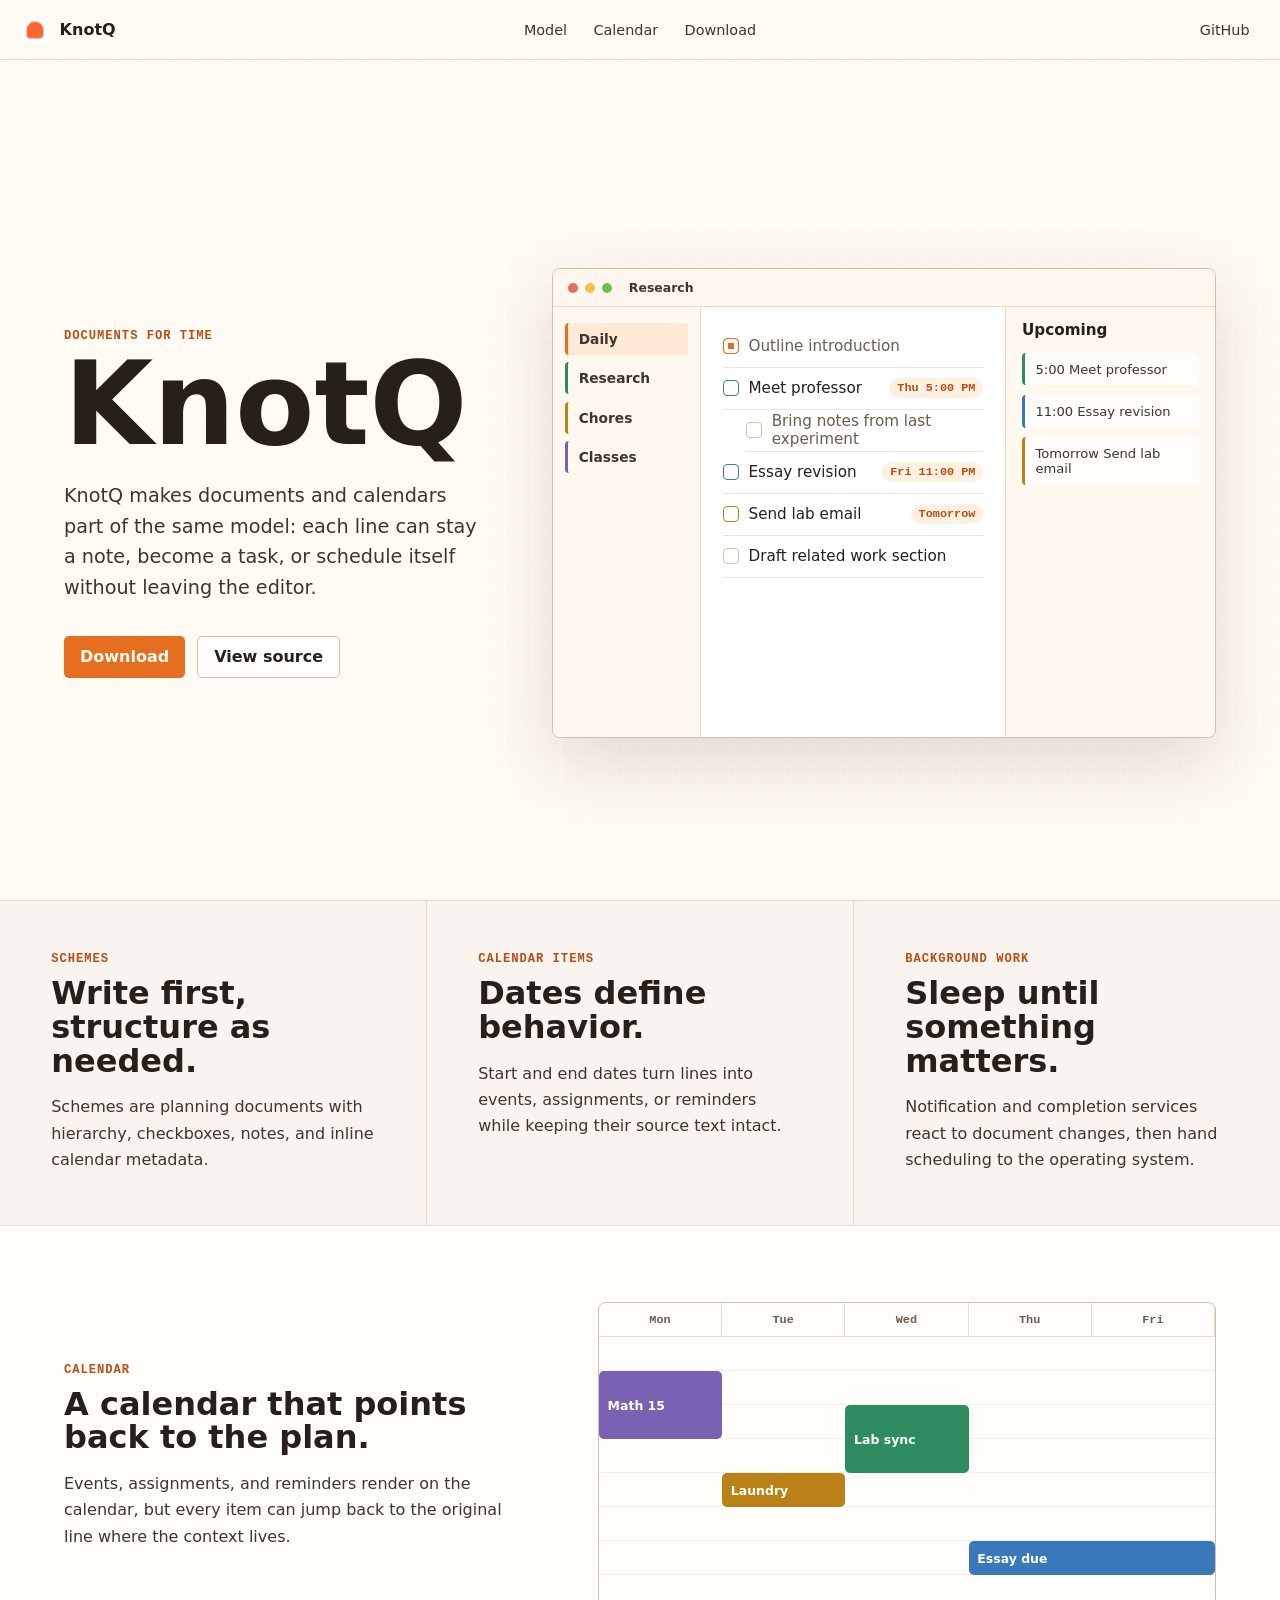
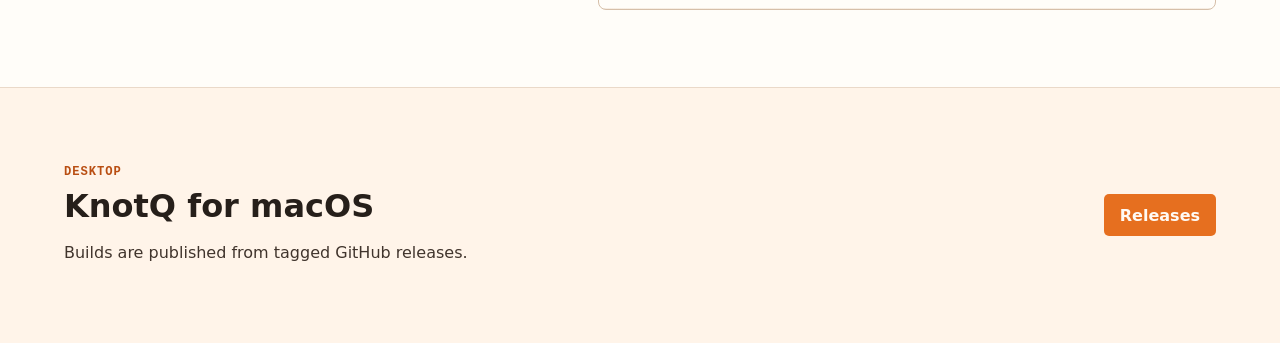
==== index.html @ 001c7750 "Initial KnotQ website" ====
<!doctype html>
<html lang="en">
<head>
  <meta charset="utf-8">
  <meta name="viewport" content="width=device-width, initial-scale=1">
  <meta name="description" content="KnotQ is a structured planning and calendar app where documents, tasks, and schedules share one model.">
  <meta name="robots" content="index,follow">
  <title>KnotQ</title>
  <link rel="canonical" href="https://knotq.com/">
  <meta property="og:site_name" content="KnotQ">
  <meta property="og:title" content="KnotQ">
  <meta property="og:description" content="A structured planning and calendar app where documents, tasks, and schedules share one model.">
  <meta property="og:type" content="website">
  <meta property="og:url" content="https://knotq.com/">
  <meta property="og:image" content="https://knotq.com/img/knotq-icon.png">
  <meta name="twitter:card" content="summary">
  <meta name="twitter:title" content="KnotQ">
  <meta name="twitter:description" content="A structured planning and calendar app where documents, tasks, and schedules share one model.">
  <link rel="icon" type="image/png" href="/img/knotq-icon.png">
  <link rel="apple-touch-icon" href="/img/knotq-icon.png">
  <link rel="stylesheet" href="/css/site.css">
</head>
<body>
  <header class="topbar">
    <a class="brand" href="/">
      <img src="/img/knotq-icon.png" alt="">
      <span>KnotQ</span>
    </a>
    <nav class="top-links" aria-label="primary">
      <a href="#model">Model</a>
      <a href="#calendar">Calendar</a>
      <a href="#download">Download</a>
    </nav>
    <a class="github-link" href="https://github.com/knotq-app/knotq-app">GitHub</a>
  </header>

  <main>
    <section class="hero">
      <div class="hero-copy">
        <p class="eyebrow">documents for time</p>
        <h1>KnotQ</h1>
        <p class="lead">KnotQ makes documents and calendars part of the same model: each line can stay a note, become a task, or schedule itself without leaving the editor.</p>
        <div class="hero-actions">
          <a class="primary-action" href="https://github.com/knotq-app/knotq-app/releases">Download</a>
          <a class="secondary-action" href="https://github.com/knotq-app/knotq-app">View source</a>
        </div>
      </div>

      <figure class="product-shot" aria-label="KnotQ app interface mockup">
        <div class="app-window">
          <div class="window-bar">
            <span></span><span></span><span></span>
            <strong>Research</strong>
          </div>
          <div class="app-layout">
            <aside class="mock-sidebar">
              <div class="mock-folder active">Daily</div>
              <div class="mock-folder research">Research</div>
              <div class="mock-folder chores">Chores</div>
              <div class="mock-folder classes">Classes</div>
            </aside>
            <section class="mock-editor">
              <div class="line checked"><span></span>Outline introduction</div>
              <div class="line event"><span></span>Meet professor <time>Thu 5:00 PM</time></div>
              <div class="line child"><span></span>Bring notes from last experiment</div>
              <div class="line assignment"><span></span>Essay revision <time>Fri 11:00 PM</time></div>
              <div class="line reminder"><span></span>Send lab email <time>Tomorrow</time></div>
              <div class="line"><span></span>Draft related work section</div>
            </section>
            <aside class="mock-upcoming">
              <h2>Upcoming</h2>
              <div class="upcoming-row event">5:00 Meet professor</div>
              <div class="upcoming-row assignment">11:00 Essay revision</div>
              <div class="upcoming-row reminder">Tomorrow Send lab email</div>
            </aside>
          </div>
        </div>
      </figure>
    </section>

    <section class="model-strip" id="model">
      <article>
        <p class="eyebrow">schemes</p>
        <h2>Write first, structure as needed.</h2>
        <p>Schemes are planning documents with hierarchy, checkboxes, notes, and inline calendar metadata.</p>
      </article>
      <article>
        <p class="eyebrow">calendar items</p>
        <h2>Dates define behavior.</h2>
        <p>Start and end dates turn lines into events, assignments, or reminders while keeping their source text intact.</p>
      </article>
      <article>
        <p class="eyebrow">background work</p>
        <h2>Sleep until something matters.</h2>
        <p>Notification and completion services react to document changes, then hand scheduling to the operating system.</p>
      </article>
    </section>

    <section class="calendar-band" id="calendar">
      <div>
        <p class="eyebrow">calendar</p>
        <h2>A calendar that points back to the plan.</h2>
        <p>Events, assignments, and reminders render on the calendar, but every item can jump back to the original line where the context lives.</p>
      </div>
      <div class="week-grid" aria-hidden="true">
        <span>Mon</span><span>Tue</span><span>Wed</span><span>Thu</span><span>Fri</span>
        <div class="event-block math">Math 15</div>
        <div class="event-block lab">Lab sync</div>
        <div class="event-block essay">Essay due</div>
        <div class="event-block chores">Laundry</div>
      </div>
    </section>

    <section class="download-band" id="download">
      <div>
        <p class="eyebrow">desktop</p>
        <h2>KnotQ for macOS</h2>
        <p>Builds are published from tagged GitHub releases.</p>
      </div>
      <a class="primary-action" href="https://github.com/knotq-app/knotq-app/releases">Releases</a>
    </section>
  </main>
</body>
</html>
---- css/site.css ----
:root {
  color-scheme: light;
  --bg: #fffaf4;
  --paper: #ffffff;
  --paper-2: #fff1e2;
  --ink: #261f1a;
  --text: #40342c;
  --muted: #6d5b4d;
  --line: #ead9c9;
  --line-strong: #d6bfa9;
  --accent: #e66f1f;
  --accent-dark: #b94e12;
  --green: #2f8c60;
  --blue: #3979b9;
  --purple: #7b61b3;
  --yellow: #b98116;
  --red: #c94b3b;
  --shadow: 0 24px 70px rgba(70, 42, 20, 0.16);
  --sans: Inter, ui-sans-serif, system-ui, -apple-system, BlinkMacSystemFont, "Segoe UI", sans-serif;
  --mono: "SF Mono", "IBM Plex Mono", Consolas, monospace;
}

* {
  box-sizing: border-box;
  margin: 0;
  padding: 0;
}

html {
  background: var(--bg);
  color: var(--ink);
  font-family: var(--sans);
  font-size: 16px;
  scroll-padding-top: 80px;
  -webkit-font-smoothing: antialiased;
}

body {
  min-height: 100vh;
  background:
    linear-gradient(#ffffffb8 1px, transparent 1px),
    linear-gradient(90deg, #ffffffb8 1px, transparent 1px),
    var(--bg);
  background-size: 28px 28px;
}

a {
  color: inherit;
  text-decoration: none;
}

img {
  display: block;
  max-width: 100%;
}

.topbar {
  position: sticky;
  top: 0;
  z-index: 20;
  display: grid;
  grid-template-columns: 1fr auto 1fr;
  align-items: center;
  gap: 1rem;
  min-height: 60px;
  padding: 0 1.25rem;
  background: rgba(255, 250, 244, 0.9);
  border-bottom: 1px solid var(--line);
  backdrop-filter: blur(16px);
}

.brand,
.top-links,
.github-link {
  display: flex;
  align-items: center;
}

.brand {
  gap: 0.6rem;
  font-weight: 650;
  color: var(--ink);
}

.brand img {
  width: 30px;
  height: 30px;
  border-radius: 6px;
}

.top-links {
  justify-content: center;
  gap: 0.35rem;
}

.top-links a,
.github-link {
  border-radius: 4px;
  padding: 0.42rem 0.65rem;
  color: var(--text);
  font-size: 0.9rem;
}

.top-links a:hover,
.github-link:hover {
  background: var(--paper-2);
  color: var(--accent-dark);
}

.github-link {
  justify-self: end;
}

main {
  overflow: hidden;
}

.hero {
  display: grid;
  grid-template-columns: minmax(0, 0.78fr) minmax(420px, 1.22fr);
  gap: clamp(2rem, 5vw, 5rem);
  align-items: center;
  min-height: calc(100vh - 60px);
  padding: clamp(4rem, 8vw, 7rem) clamp(1.25rem, 5vw, 5rem) 3.5rem;
}

.hero-copy {
  max-width: 560px;
}

.eyebrow {
  color: var(--accent-dark);
  font-family: var(--mono);
  font-size: 0.76rem;
  font-weight: 700;
  letter-spacing: 0.08em;
  text-transform: uppercase;
}

h1 {
  margin-top: 0.7rem;
  color: var(--ink);
  font-size: clamp(4rem, 9vw, 8rem);
  font-weight: 760;
  line-height: 0.88;
  letter-spacing: 0;
}

h2 {
  color: var(--ink);
  font-size: clamp(1.45rem, 2.5vw, 2.4rem);
  font-weight: 720;
  line-height: 1.05;
  letter-spacing: 0;
}

.lead {
  margin-top: 1.6rem;
  color: var(--text);
  font-size: clamp(1.08rem, 1.5vw, 1.28rem);
  line-height: 1.6;
}

.hero-actions {
  display: flex;
  flex-wrap: wrap;
  gap: 0.75rem;
  margin-top: 2rem;
}

.primary-action,
.secondary-action {
  display: inline-flex;
  align-items: center;
  justify-content: center;
  min-height: 42px;
  border-radius: 5px;
  padding: 0 1rem;
  font-weight: 680;
}

.primary-action {
  background: var(--accent);
  color: #fffaf4;
}

.primary-action:hover {
  background: var(--accent-dark);
}

.secondary-action {
  border: 1px solid var(--line-strong);
  background: rgba(255, 255, 255, 0.72);
  color: var(--ink);
}

.secondary-action:hover {
  border-color: var(--accent);
  color: var(--accent-dark);
}

.product-shot {
  min-width: 0;
}

.app-window {
  overflow: hidden;
  border: 1px solid var(--line-strong);
  border-radius: 8px;
  background: var(--paper);
  box-shadow: var(--shadow);
}

.window-bar {
  display: flex;
  align-items: center;
  gap: 0.45rem;
  min-height: 38px;
  padding: 0 0.9rem;
  border-bottom: 1px solid var(--line);
  background: #fff7ee;
  color: var(--muted);
  font-size: 0.78rem;
}

.window-bar span {
  width: 10px;
  height: 10px;
  border-radius: 50%;
}

.window-bar span:nth-child(1) { background: #ed6a5e; }
.window-bar span:nth-child(2) { background: #f4bf4f; }
.window-bar span:nth-child(3) { background: #61c454; }

.window-bar strong {
  margin-left: 0.6rem;
  color: var(--text);
  font-weight: 650;
}

.app-layout {
  display: grid;
  grid-template-columns: 148px minmax(260px, 1fr) 210px;
  min-height: 430px;
}

.mock-sidebar,
.mock-upcoming {
  background: #fff8ef;
}

.mock-sidebar {
  display: flex;
  flex-direction: column;
  gap: 0.45rem;
  padding: 1rem 0.75rem;
  border-right: 1px solid var(--line);
}

.mock-folder {
  border-left: 3px solid var(--line-strong);
  border-radius: 4px;
  padding: 0.5rem 0.65rem;
  color: var(--text);
  font-size: 0.86rem;
  font-weight: 620;
}

.mock-folder.active { background: #ffe9d7; border-color: var(--accent); }
.mock-folder.research { border-color: var(--green); }
.mock-folder.chores { border-color: var(--yellow); }
.mock-folder.classes { border-color: var(--purple); }

.mock-editor {
  padding: 1.15rem 1.35rem;
  background: var(--paper);
}

.line {
  position: relative;
  display: flex;
  align-items: center;
  gap: 0.6rem;
  min-height: 42px;
  border-bottom: 1px solid #f0e4d8;
  color: var(--ink);
  font-size: 0.95rem;
}

.line span {
  width: 16px;
  height: 16px;
  flex: 0 0 auto;
  border: 1.5px solid var(--line-strong);
  border-radius: 4px;
}

.line.checked {
  color: var(--muted);
}

.line.checked span {
  background: var(--accent);
  border-color: var(--accent);
  box-shadow: inset 0 0 0 4px var(--paper);
}

.line.child {
  margin-left: 1.45rem;
  color: var(--muted);
}

.line time {
  margin-left: auto;
  border-radius: 999px;
  padding: 0.2rem 0.5rem;
  background: #fff1e2;
  color: var(--accent-dark);
  font-family: var(--mono);
  font-size: 0.74rem;
  font-weight: 700;
}

.line.event span { border-color: var(--green); }
.line.assignment span { border-color: var(--blue); }
.line.reminder span { border-color: var(--yellow); }

.mock-upcoming {
  padding: 1rem;
  border-left: 1px solid var(--line);
}

.mock-upcoming h2 {
  margin-bottom: 0.85rem;
  color: var(--ink);
  font-size: 0.95rem;
}

.upcoming-row {
  margin-bottom: 0.6rem;
  border-left: 3px solid var(--line-strong);
  border-radius: 4px;
  padding: 0.55rem 0.65rem;
  background: #fffdf9;
  color: var(--text);
  font-size: 0.82rem;
}

.upcoming-row.event { border-color: var(--green); }
.upcoming-row.assignment { border-color: var(--blue); }
.upcoming-row.reminder { border-color: var(--yellow); }

.model-strip {
  display: grid;
  grid-template-columns: repeat(3, minmax(0, 1fr));
  gap: 1px;
  border-top: 1px solid var(--line);
  border-bottom: 1px solid var(--line);
  background: var(--line);
}

.model-strip article {
  padding: clamp(2rem, 4vw, 3.5rem);
  background: rgba(255, 255, 255, 0.72);
}

.model-strip h2,
.calendar-band h2,
.download-band h2 {
  margin-top: 0.7rem;
}

.model-strip p:not(.eyebrow),
.calendar-band p:not(.eyebrow),
.download-band p:not(.eyebrow) {
  margin-top: 1rem;
  color: var(--text);
  line-height: 1.65;
}

.calendar-band,
.download-band {
  display: grid;
  grid-template-columns: minmax(0, 0.76fr) minmax(320px, 1fr);
  gap: clamp(2rem, 5vw, 4.5rem);
  align-items: center;
  padding: clamp(3rem, 6vw, 5.5rem) clamp(1.25rem, 5vw, 5rem);
}

.calendar-band {
  background: #fffdf9;
}

.week-grid {
  position: relative;
  display: grid;
  grid-template-columns: repeat(5, 1fr);
  grid-template-rows: 34px repeat(8, 34px);
  overflow: hidden;
  min-height: 306px;
  border: 1px solid var(--line-strong);
  border-radius: 8px;
  background: repeating-linear-gradient(to bottom, transparent 0 33px, #efdfcf 34px);
}

.week-grid > span {
  display: flex;
  align-items: center;
  justify-content: center;
  border-right: 1px solid var(--line);
  border-bottom: 1px solid var(--line);
  color: var(--muted);
  font-family: var(--mono);
  font-size: 0.74rem;
  font-weight: 700;
}

.event-block {
  display: flex;
  align-items: center;
  min-height: 34px;
  border-radius: 5px;
  padding: 0 0.55rem;
  color: #fff;
  font-size: 0.78rem;
  font-weight: 700;
}

.event-block.math {
  grid-column: 1;
  grid-row: 3 / 5;
  background: var(--purple);
}

.event-block.lab {
  grid-column: 3;
  grid-row: 4 / 6;
  background: var(--green);
}

.event-block.essay {
  grid-column: 4 / 6;
  grid-row: 8;
  background: var(--blue);
}

.event-block.chores {
  grid-column: 2;
  grid-row: 6;
  background: var(--yellow);
}

.download-band {
  grid-template-columns: minmax(0, 1fr) auto;
  border-top: 1px solid var(--line);
  background: #fff4e9;
}

@media (max-width: 980px) {
  .topbar {
    grid-template-columns: 1fr auto;
  }

  .top-links {
    display: none;
  }

  .hero,
  .calendar-band {
    grid-template-columns: 1fr;
  }

  .app-layout {
    grid-template-columns: 120px minmax(220px, 1fr);
  }

  .mock-upcoming {
    display: none;
  }

  .model-strip {
    grid-template-columns: 1fr;
  }
}

@media (max-width: 620px) {
  .hero {
    padding-top: 3rem;
  }

  h1 {
    font-size: 4rem;
  }

  .app-window {
    margin-inline: -0.75rem;
    border-left: none;
    border-right: none;
    border-radius: 0;
  }

  .app-layout {
    grid-template-columns: 1fr;
    min-height: 0;
  }

  .mock-sidebar {
    display: none;
  }

  .calendar-band,
  .download-band {
    grid-template-columns: 1fr;
  }
}
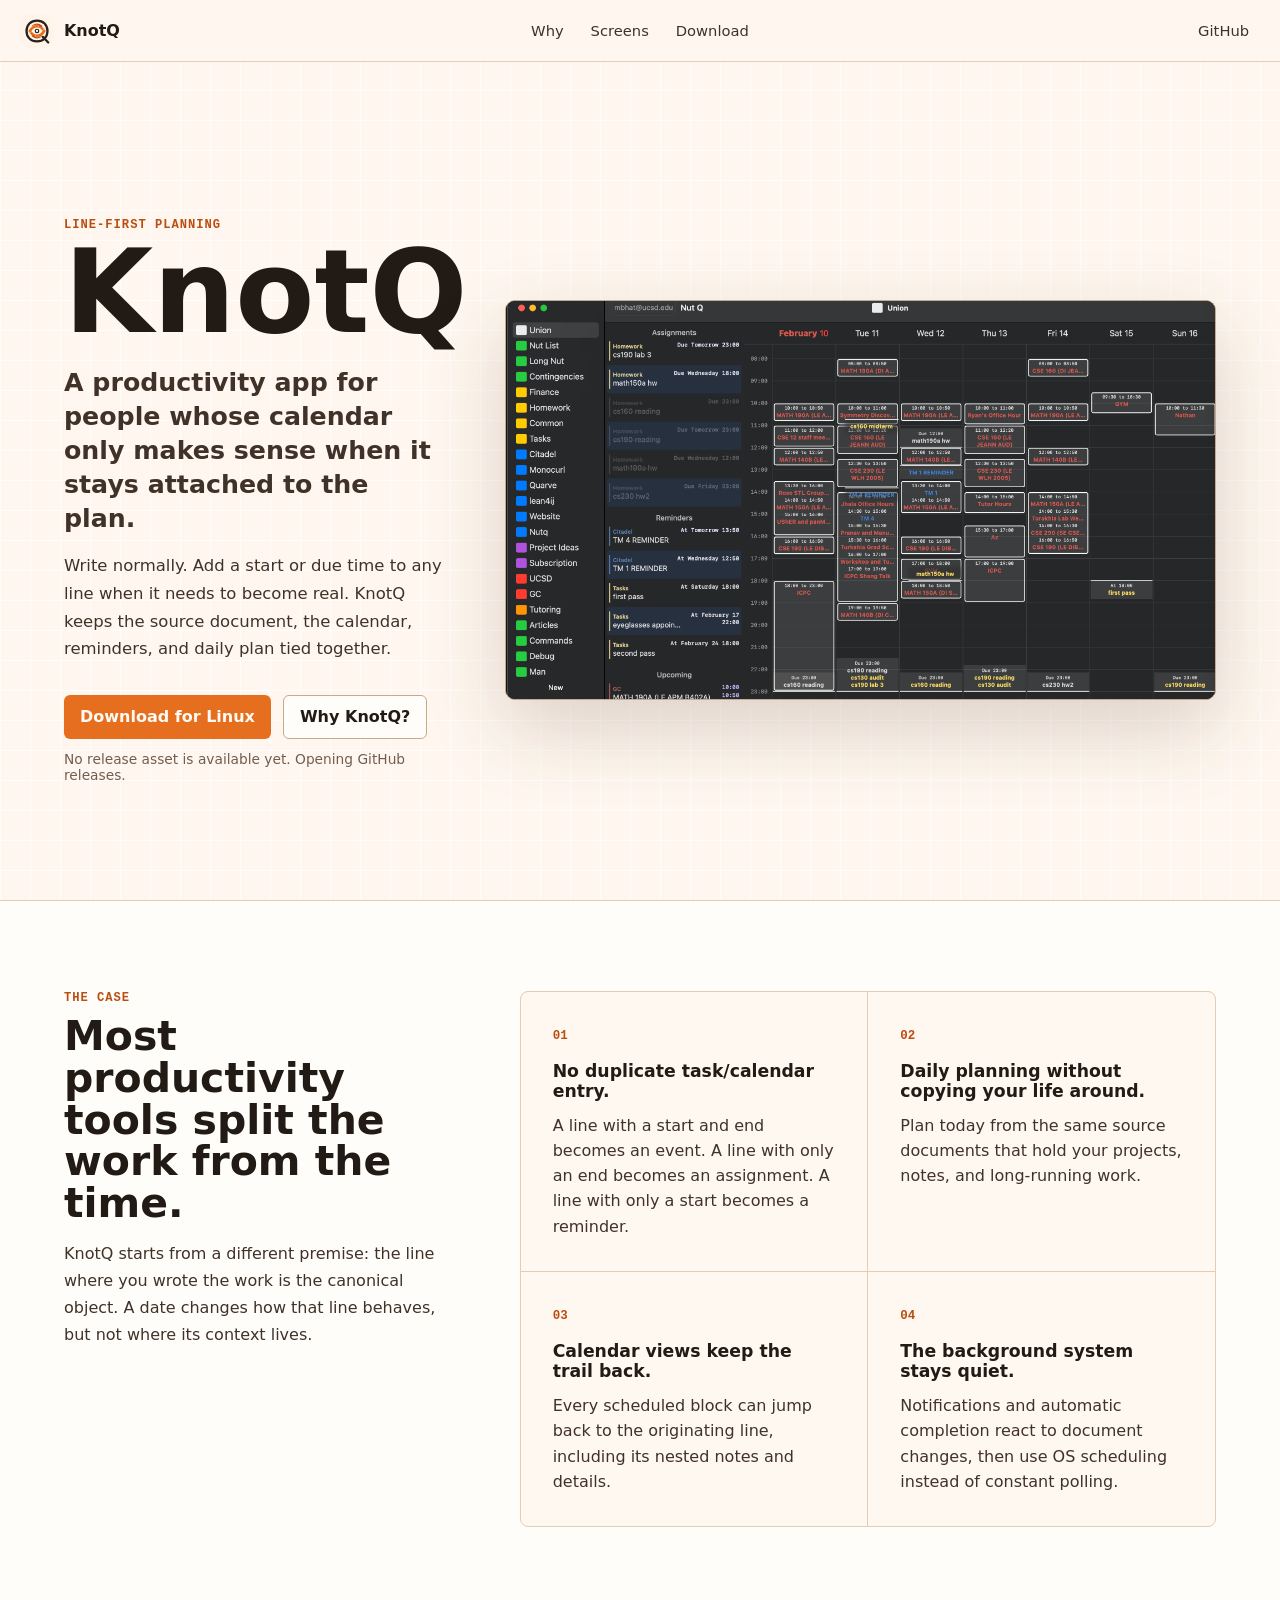
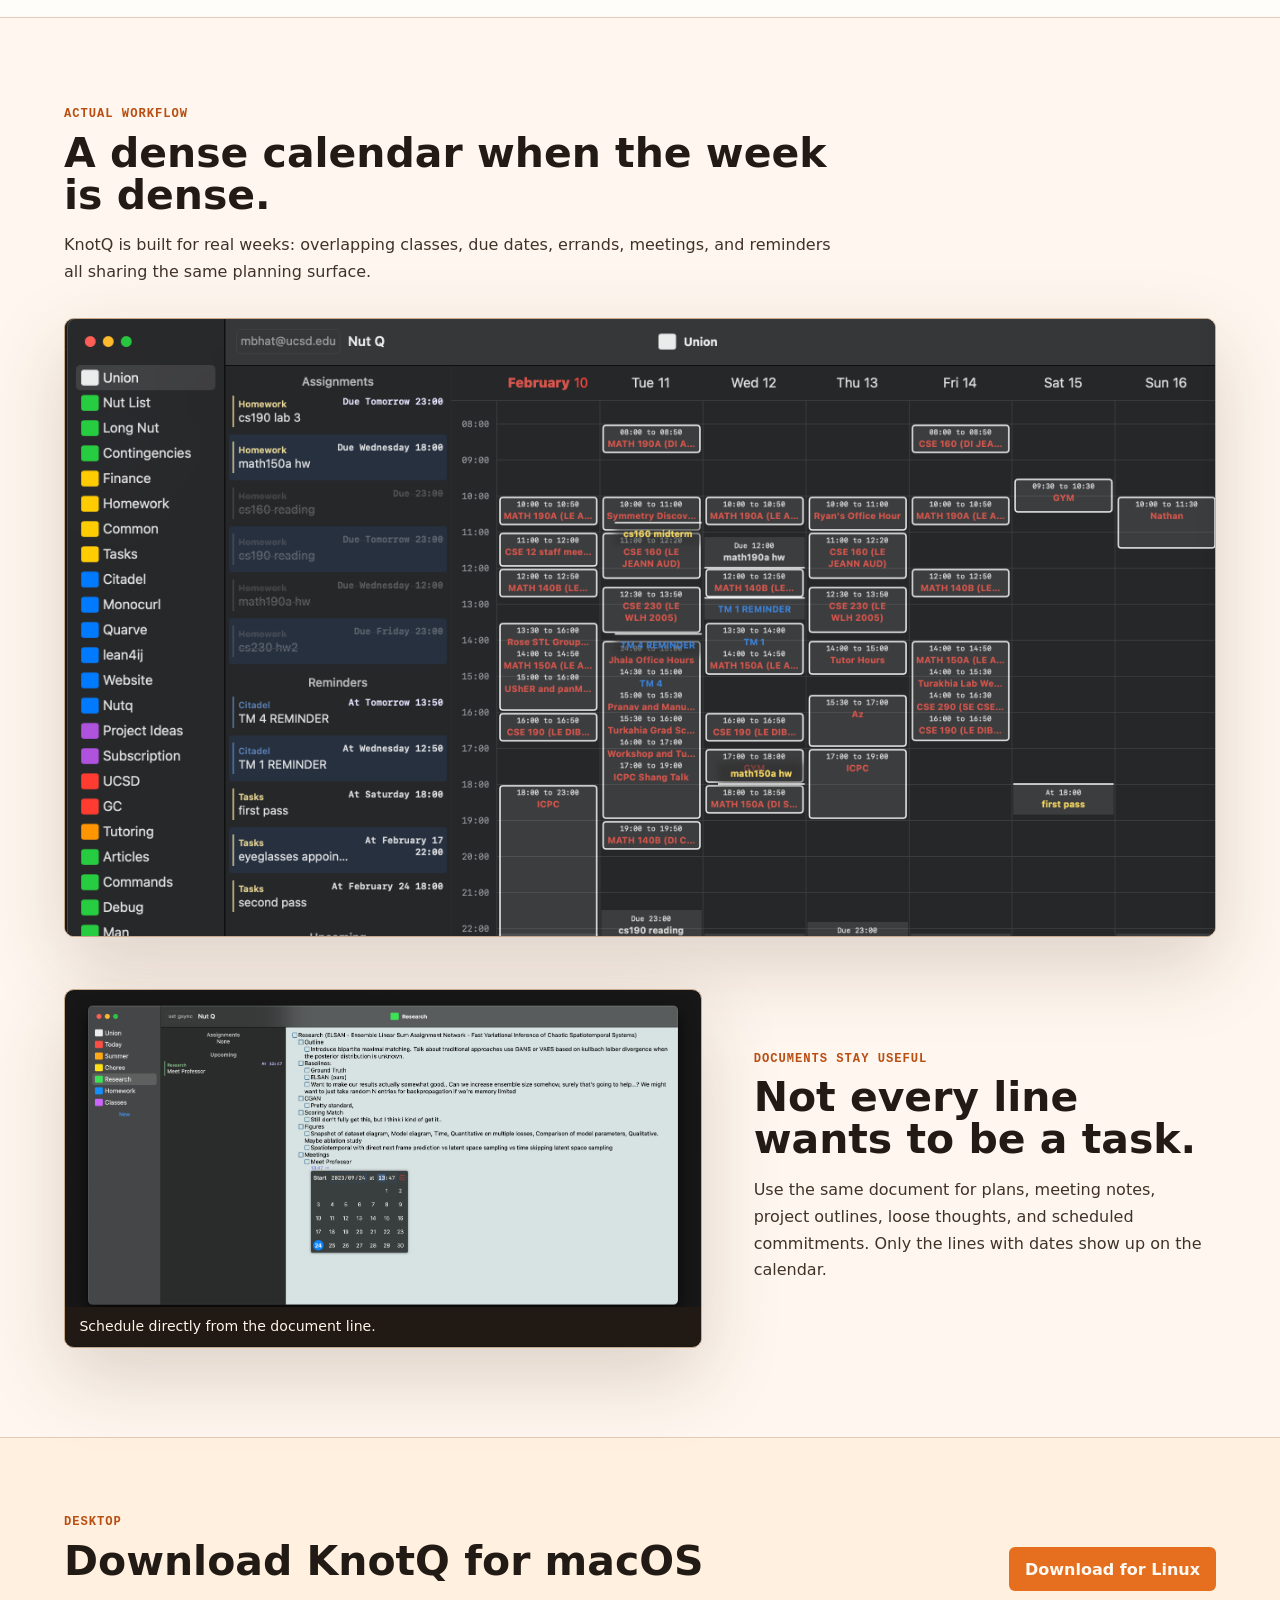
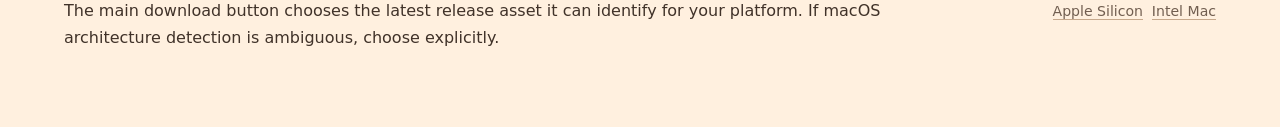
==== commit d21fa855: "Improve KnotQ landing page" ====
--- a/index.html
+++ b/index.html
@@ -3,32 +3,32 @@
 <head>
   <meta charset="utf-8">
   <meta name="viewport" content="width=device-width, initial-scale=1">
-  <meta name="description" content="KnotQ is a structured planning and calendar app where documents, tasks, and schedules share one model.">
+  <meta name="description" content="KnotQ is a structured planning and calendar app where each line can become a note, task, event, assignment, or reminder.">
   <meta name="robots" content="index,follow">
   <title>KnotQ</title>
   <link rel="canonical" href="https://knotq.com/">
   <meta property="og:site_name" content="KnotQ">
   <meta property="og:title" content="KnotQ">
-  <meta property="og:description" content="A structured planning and calendar app where documents, tasks, and schedules share one model.">
+  <meta property="og:description" content="Plan in documents. Schedule from the line. Keep context and calendar in one place.">
   <meta property="og:type" content="website">
   <meta property="og:url" content="https://knotq.com/">
-  <meta property="og:image" content="https://knotq.com/img/knotq-icon.png">
-  <meta name="twitter:card" content="summary">
+  <meta property="og:image" content="https://knotq.com/img/knotq-packed-calendar.png">
+  <meta name="twitter:card" content="summary_large_image">
   <meta name="twitter:title" content="KnotQ">
-  <meta name="twitter:description" content="A structured planning and calendar app where documents, tasks, and schedules share one model.">
-  <link rel="icon" type="image/png" href="/img/knotq-icon.png">
+  <meta name="twitter:description" content="Plan in documents. Schedule from the line. Keep context and calendar in one place.">
+  <link rel="icon" type="image/svg+xml" href="/img/knotq-logo.svg">
   <link rel="apple-touch-icon" href="/img/knotq-icon.png">
   <link rel="stylesheet" href="/css/site.css">
 </head>
 <body>
   <header class="topbar">
     <a class="brand" href="/">
-      <img src="/img/knotq-icon.png" alt="">
+      <img src="/img/knotq-logo.svg" alt="">
       <span>KnotQ</span>
     </a>
     <nav class="top-links" aria-label="primary">
-      <a href="#model">Model</a>
-      <a href="#calendar">Calendar</a>
+      <a href="#why">Why</a>
+      <a href="#screens">Screens</a>
       <a href="#download">Download</a>
     </nav>
     <a class="github-link" href="https://github.com/knotq-app/knotq-app">GitHub</a>
@@ -37,88 +37,90 @@
   <main>
     <section class="hero">
       <div class="hero-copy">
-        <p class="eyebrow">documents for time</p>
+        <p class="eyebrow">line-first planning</p>
         <h1>KnotQ</h1>
-        <p class="lead">KnotQ makes documents and calendars part of the same model: each line can stay a note, become a task, or schedule itself without leaving the editor.</p>
+        <p class="lead">A productivity app for people whose calendar only makes sense when it stays attached to the plan.</p>
+        <p class="support">Write normally. Add a start or due time to any line when it needs to become real. KnotQ keeps the source document, the calendar, reminders, and daily plan tied together.</p>
         <div class="hero-actions">
-          <a class="primary-action" href="https://github.com/knotq-app/knotq-app/releases">Download</a>
-          <a class="secondary-action" href="https://github.com/knotq-app/knotq-app">View source</a>
+          <a class="primary-action" href="https://github.com/knotq-app/knotq-app/releases" data-download-button>Download latest</a>
+          <a class="secondary-action" href="#why">Why KnotQ?</a>
         </div>
+        <p class="download-status" data-download-status>Direct downloads use the latest GitHub release.</p>
       </div>
 
-      <figure class="product-shot" aria-label="KnotQ app interface mockup">
-        <div class="app-window">
-          <div class="window-bar">
-            <span></span><span></span><span></span>
-            <strong>Research</strong>
-          </div>
-          <div class="app-layout">
-            <aside class="mock-sidebar">
-              <div class="mock-folder active">Daily</div>
-              <div class="mock-folder research">Research</div>
-              <div class="mock-folder chores">Chores</div>
-              <div class="mock-folder classes">Classes</div>
-            </aside>
-            <section class="mock-editor">
-              <div class="line checked"><span></span>Outline introduction</div>
-              <div class="line event"><span></span>Meet professor <time>Thu 5:00 PM</time></div>
-              <div class="line child"><span></span>Bring notes from last experiment</div>
-              <div class="line assignment"><span></span>Essay revision <time>Fri 11:00 PM</time></div>
-              <div class="line reminder"><span></span>Send lab email <time>Tomorrow</time></div>
-              <div class="line"><span></span>Draft related work section</div>
-            </section>
-            <aside class="mock-upcoming">
-              <h2>Upcoming</h2>
-              <div class="upcoming-row event">5:00 Meet professor</div>
-              <div class="upcoming-row assignment">11:00 Essay revision</div>
-              <div class="upcoming-row reminder">Tomorrow Send lab email</div>
-            </aside>
-          </div>
-        </div>
+      <figure class="product-shot">
+        <img src="/img/knotq-packed-calendar.png" alt="A packed KnotQ calendar view with assignments, reminders, and events.">
       </figure>
     </section>
 
-    <section class="model-strip" id="model">
-      <article>
-        <p class="eyebrow">schemes</p>
-        <h2>Write first, structure as needed.</h2>
-        <p>Schemes are planning documents with hierarchy, checkboxes, notes, and inline calendar metadata.</p>
-      </article>
-      <article>
-        <p class="eyebrow">calendar items</p>
-        <h2>Dates define behavior.</h2>
-        <p>Start and end dates turn lines into events, assignments, or reminders while keeping their source text intact.</p>
-      </article>
-      <article>
-        <p class="eyebrow">background work</p>
-        <h2>Sleep until something matters.</h2>
-        <p>Notification and completion services react to document changes, then hand scheduling to the operating system.</p>
-      </article>
+    <section class="pitch" id="why">
+      <div class="pitch-intro">
+        <p class="eyebrow">the case</p>
+        <h2>Most productivity tools split the work from the time.</h2>
+        <p>KnotQ starts from a different premise: the line where you wrote the work is the canonical object. A date changes how that line behaves, but not where its context lives.</p>
+      </div>
+      <div class="pitch-grid">
+        <article>
+          <span>01</span>
+          <h3>No duplicate task/calendar entry.</h3>
+          <p>A line with a start and end becomes an event. A line with only an end becomes an assignment. A line with only a start becomes a reminder.</p>
+        </article>
+        <article>
+          <span>02</span>
+          <h3>Daily planning without copying your life around.</h3>
+          <p>Plan today from the same source documents that hold your projects, notes, and long-running work.</p>
+        </article>
+        <article>
+          <span>03</span>
+          <h3>Calendar views keep the trail back.</h3>
+          <p>Every scheduled block can jump back to the originating line, including its nested notes and details.</p>
+        </article>
+        <article>
+          <span>04</span>
+          <h3>The background system stays quiet.</h3>
+          <p>Notifications and automatic completion react to document changes, then use OS scheduling instead of constant polling.</p>
+        </article>
+      </div>
     </section>
 
-    <section class="calendar-band" id="calendar">
-      <div>
-        <p class="eyebrow">calendar</p>
-        <h2>A calendar that points back to the plan.</h2>
-        <p>Events, assignments, and reminders render on the calendar, but every item can jump back to the original line where the context lives.</p>
+    <section class="screens" id="screens">
+      <div class="screen-copy">
+        <p class="eyebrow">actual workflow</p>
+        <h2>A dense calendar when the week is dense.</h2>
+        <p>KnotQ is built for real weeks: overlapping classes, due dates, errands, meetings, and reminders all sharing the same planning surface.</p>
       </div>
-      <div class="week-grid" aria-hidden="true">
-        <span>Mon</span><span>Tue</span><span>Wed</span><span>Thu</span><span>Fri</span>
-        <div class="event-block math">Math 15</div>
-        <div class="event-block lab">Lab sync</div>
-        <div class="event-block essay">Essay due</div>
-        <div class="event-block chores">Laundry</div>
+      <figure class="wide-shot">
+        <img src="/img/knotq-packed-calendar.png" alt="Packed weekly calendar screenshot.">
+      </figure>
+      <div class="split-screens">
+        <figure>
+          <img src="/img/knotq-scheme-editor.png" alt="Scheme editor screenshot with a date picker open.">
+          <figcaption>Schedule directly from the document line.</figcaption>
+        </figure>
+        <div class="screen-note">
+          <p class="eyebrow">documents stay useful</p>
+          <h2>Not every line wants to be a task.</h2>
+          <p>Use the same document for plans, meeting notes, project outlines, loose thoughts, and scheduled commitments. Only the lines with dates show up on the calendar.</p>
+        </div>
       </div>
     </section>
 
     <section class="download-band" id="download">
       <div>
         <p class="eyebrow">desktop</p>
-        <h2>KnotQ for macOS</h2>
-        <p>Builds are published from tagged GitHub releases.</p>
+        <h2>Download KnotQ for macOS</h2>
+        <p>The main download button chooses the latest release asset it can identify for your platform. If macOS architecture detection is ambiguous, choose explicitly.</p>
       </div>
-      <a class="primary-action" href="https://github.com/knotq-app/knotq-app/releases">Releases</a>
+      <div class="download-actions">
+        <a class="primary-action" href="https://github.com/knotq-app/knotq-app/releases" data-download-button>Download latest</a>
+        <div class="download-links" aria-label="macOS downloads">
+          <a href="https://github.com/knotq-app/knotq-app/releases" data-download-arm aria-disabled="true">Apple Silicon</a>
+          <a href="https://github.com/knotq-app/knotq-app/releases" data-download-intel aria-disabled="true">Intel Mac</a>
+        </div>
+      </div>
     </section>
   </main>
+
+  <script src="/js/download.js"></script>
 </body>
 </html>
--- a/css/site.css
+++ b/css/site.css
@@ -1,21 +1,21 @@
 :root {
   color-scheme: light;
-  --bg: #fffaf4;
+  --bg: #fff7ef;
   --paper: #ffffff;
-  --paper-2: #fff1e2;
-  --ink: #261f1a;
-  --text: #40342c;
-  --muted: #6d5b4d;
-  --line: #ead9c9;
-  --line-strong: #d6bfa9;
+  --warm: #fff0df;
+  --warm-2: #f5dfc9;
+  --ink: #221a14;
+  --text: #403229;
+  --muted: #715e50;
+  --line: #e4ccb6;
+  --line-strong: #c7a98c;
   --accent: #e66f1f;
   --accent-dark: #b94e12;
-  --green: #2f8c60;
-  --blue: #3979b9;
-  --purple: #7b61b3;
-  --yellow: #b98116;
-  --red: #c94b3b;
-  --shadow: 0 24px 70px rgba(70, 42, 20, 0.16);
+  --blue: #315f9e;
+  --green: #2e7f58;
+  --purple: #7653a6;
+  --red: #b84433;
+  --shadow: 0 28px 80px rgba(61, 36, 18, 0.18);
   --sans: Inter, ui-sans-serif, system-ui, -apple-system, BlinkMacSystemFont, "Segoe UI", sans-serif;
   --mono: "SF Mono", "IBM Plex Mono", Consolas, monospace;
 }
@@ -38,10 +38,10 @@
 body {
   min-height: 100vh;
   background:
-    linear-gradient(#ffffffb8 1px, transparent 1px),
-    linear-gradient(90deg, #ffffffb8 1px, transparent 1px),
+    linear-gradient(#ffffff9c 1px, transparent 1px),
+    linear-gradient(90deg, #ffffff9c 1px, transparent 1px),
     var(--bg);
-  background-size: 28px 28px;
+  background-size: 30px 30px;
 }
 
 a {
@@ -61,10 +61,10 @@
   display: grid;
   grid-template-columns: 1fr auto 1fr;
   align-items: center;
+  min-height: 62px;
   gap: 1rem;
-  min-height: 60px;
   padding: 0 1.25rem;
-  background: rgba(255, 250, 244, 0.9);
+  background: rgba(255, 247, 239, 0.92);
   border-bottom: 1px solid var(--line);
   backdrop-filter: blur(16px);
 }
@@ -77,33 +77,33 @@
 }
 
 .brand {
-  gap: 0.6rem;
-  font-weight: 650;
-  color: var(--ink);
+  gap: 0.62rem;
+  color: var(--ink);
+  font-weight: 760;
 }
 
 .brand img {
-  width: 30px;
-  height: 30px;
-  border-radius: 6px;
+  width: 34px;
+  height: 34px;
+  border-radius: 9px;
 }
 
 .top-links {
   justify-content: center;
-  gap: 0.35rem;
+  gap: 0.32rem;
 }
 
 .top-links a,
 .github-link {
-  border-radius: 4px;
-  padding: 0.42rem 0.65rem;
-  color: var(--text);
-  font-size: 0.9rem;
+  border-radius: 5px;
+  padding: 0.44rem 0.68rem;
+  color: var(--text);
+  font-size: 0.92rem;
 }
 
 .top-links a:hover,
 .github-link:hover {
-  background: var(--paper-2);
+  background: var(--warm);
   color: var(--accent-dark);
 }
 
@@ -117,48 +117,62 @@
 
 .hero {
   display: grid;
-  grid-template-columns: minmax(0, 0.78fr) minmax(420px, 1.22fr);
-  gap: clamp(2rem, 5vw, 5rem);
-  align-items: center;
-  min-height: calc(100vh - 60px);
-  padding: clamp(4rem, 8vw, 7rem) clamp(1.25rem, 5vw, 5rem) 3.5rem;
+  grid-template-columns: minmax(0, 0.7fr) minmax(540px, 1.3fr);
+  gap: clamp(2rem, 4.5vw, 5rem);
+  align-items: center;
+  min-height: calc(100vh - 62px);
+  padding: clamp(4rem, 8vw, 7rem) clamp(1.25rem, 5vw, 5rem) 4rem;
 }
 
 .hero-copy {
-  max-width: 560px;
+  max-width: 610px;
 }
 
 .eyebrow {
   color: var(--accent-dark);
   font-family: var(--mono);
   font-size: 0.76rem;
-  font-weight: 700;
+  font-weight: 760;
   letter-spacing: 0.08em;
   text-transform: uppercase;
 }
 
 h1 {
-  margin-top: 0.7rem;
-  color: var(--ink);
-  font-size: clamp(4rem, 9vw, 8rem);
+  margin-top: 0.68rem;
+  color: var(--ink);
+  font-size: clamp(4.3rem, 9vw, 8.6rem);
+  font-weight: 790;
+  line-height: 0.86;
+  letter-spacing: 0;
+}
+
+h2 {
+  color: var(--ink);
+  font-size: clamp(1.72rem, 3.2vw, 3.1rem);
   font-weight: 760;
-  line-height: 0.88;
+  line-height: 1.02;
   letter-spacing: 0;
 }
 
-h2 {
-  color: var(--ink);
-  font-size: clamp(1.45rem, 2.5vw, 2.4rem);
-  font-weight: 720;
-  line-height: 1.05;
-  letter-spacing: 0;
+h3 {
+  color: var(--ink);
+  font-size: 1.08rem;
+  line-height: 1.15;
 }
 
 .lead {
-  margin-top: 1.6rem;
-  color: var(--text);
-  font-size: clamp(1.08rem, 1.5vw, 1.28rem);
-  line-height: 1.6;
+  margin-top: 1.5rem;
+  color: var(--text);
+  font-size: clamp(1.24rem, 2vw, 1.58rem);
+  font-weight: 620;
+  line-height: 1.35;
+}
+
+.support {
+  margin-top: 1rem;
+  color: var(--text);
+  font-size: 1.03rem;
+  line-height: 1.68;
 }
 
 .hero-actions {
@@ -173,10 +187,10 @@
   display: inline-flex;
   align-items: center;
   justify-content: center;
-  min-height: 42px;
-  border-radius: 5px;
+  min-height: 44px;
+  border-radius: 6px;
   padding: 0 1rem;
-  font-weight: 680;
+  font-weight: 720;
 }
 
 .primary-action {
@@ -199,265 +213,177 @@
   color: var(--accent-dark);
 }
 
-.product-shot {
-  min-width: 0;
-}
-
-.app-window {
+.download-status {
+  margin-top: 0.74rem;
+  min-height: 1.3rem;
+  color: var(--muted);
+  font-size: 0.86rem;
+}
+
+.product-shot,
+.wide-shot,
+.split-screens figure {
   overflow: hidden;
   border: 1px solid var(--line-strong);
+  border-radius: 10px;
+  background: #171717;
+  box-shadow: var(--shadow);
+}
+
+.product-shot img,
+.wide-shot img,
+.split-screens img {
+  width: 100%;
+  height: 100%;
+  object-fit: cover;
+}
+
+.product-shot {
+  aspect-ratio: 16 / 9;
+}
+
+.product-shot img {
+  object-position: 50% 42%;
+}
+
+.pitch {
+  display: grid;
+  grid-template-columns: minmax(280px, 0.72fr) minmax(0, 1.28fr);
+  gap: clamp(2rem, 5vw, 5rem);
+  padding: clamp(3.2rem, 7vw, 6rem) clamp(1.25rem, 5vw, 5rem);
+  border-top: 1px solid var(--line);
+  border-bottom: 1px solid var(--line);
+  background: #fffdf9;
+}
+
+.pitch-intro p:not(.eyebrow),
+.screen-copy p:not(.eyebrow),
+.screen-note p:not(.eyebrow),
+.download-band p:not(.eyebrow) {
+  margin-top: 1rem;
+  color: var(--text);
+  line-height: 1.68;
+}
+
+.pitch-intro h2,
+.screen-copy h2,
+.screen-note h2,
+.download-band h2 {
+  margin-top: 0.72rem;
+}
+
+.pitch-grid {
+  display: grid;
+  grid-template-columns: repeat(2, minmax(0, 1fr));
+  gap: 1px;
+  overflow: hidden;
+  border: 1px solid var(--line);
   border-radius: 8px;
-  background: var(--paper);
-  box-shadow: var(--shadow);
-}
-
-.window-bar {
-  display: flex;
-  align-items: center;
-  gap: 0.45rem;
-  min-height: 38px;
-  padding: 0 0.9rem;
-  border-bottom: 1px solid var(--line);
-  background: #fff7ee;
-  color: var(--muted);
+  background: var(--line);
+}
+
+.pitch-grid article {
+  padding: clamp(1.2rem, 2.5vw, 2rem);
+  background: #fff8f0;
+}
+
+.pitch-grid span {
+  display: inline-flex;
+  margin-bottom: 1.2rem;
+  color: var(--accent-dark);
+  font-family: var(--mono);
   font-size: 0.78rem;
-}
-
-.window-bar span {
-  width: 10px;
-  height: 10px;
-  border-radius: 50%;
-}
-
-.window-bar span:nth-child(1) { background: #ed6a5e; }
-.window-bar span:nth-child(2) { background: #f4bf4f; }
-.window-bar span:nth-child(3) { background: #61c454; }
-
-.window-bar strong {
-  margin-left: 0.6rem;
-  color: var(--text);
-  font-weight: 650;
-}
-
-.app-layout {
-  display: grid;
-  grid-template-columns: 148px minmax(260px, 1fr) 210px;
-  min-height: 430px;
-}
-
-.mock-sidebar,
-.mock-upcoming {
-  background: #fff8ef;
-}
-
-.mock-sidebar {
+  font-weight: 760;
+}
+
+.pitch-grid p {
+  margin-top: 0.7rem;
+  color: var(--text);
+  line-height: 1.58;
+}
+
+.screens {
+  padding: clamp(3.2rem, 7vw, 6rem) clamp(1.25rem, 5vw, 5rem);
+  background: var(--bg);
+}
+
+.screen-copy {
+  max-width: 780px;
+  margin-bottom: 2rem;
+}
+
+.wide-shot {
+  aspect-ratio: 16 / 8.6;
+}
+
+.wide-shot img {
+  object-position: center top;
+}
+
+.split-screens {
+  display: grid;
+  grid-template-columns: minmax(0, 1.16fr) minmax(280px, 0.84fr);
+  gap: clamp(1.5rem, 4vw, 4rem);
+  align-items: center;
+  margin-top: clamp(2rem, 4vw, 4rem);
+}
+
+.split-screens figure {
+  aspect-ratio: 16 / 9;
+}
+
+.split-screens figcaption {
+  padding: 0.72rem 0.9rem;
+  background: #211a14;
+  color: #fff4e9;
+  font-size: 0.88rem;
+}
+
+.split-screens img {
+  height: calc(100% - 40px);
+  object-position: center top;
+}
+
+.download-band {
+  display: grid;
+  grid-template-columns: minmax(0, 1fr) auto;
+  gap: 2rem;
+  align-items: center;
+  padding: clamp(3rem, 6vw, 5.5rem) clamp(1.25rem, 5vw, 5rem);
+  border-top: 1px solid var(--line);
+  background: var(--warm);
+}
+
+.download-actions {
   display: flex;
   flex-direction: column;
-  gap: 0.45rem;
-  padding: 1rem 0.75rem;
-  border-right: 1px solid var(--line);
-}
-
-.mock-folder {
-  border-left: 3px solid var(--line-strong);
-  border-radius: 4px;
-  padding: 0.5rem 0.65rem;
-  color: var(--text);
-  font-size: 0.86rem;
-  font-weight: 620;
-}
-
-.mock-folder.active { background: #ffe9d7; border-color: var(--accent); }
-.mock-folder.research { border-color: var(--green); }
-.mock-folder.chores { border-color: var(--yellow); }
-.mock-folder.classes { border-color: var(--purple); }
-
-.mock-editor {
-  padding: 1.15rem 1.35rem;
-  background: var(--paper);
-}
-
-.line {
-  position: relative;
+  align-items: flex-end;
+  gap: 0.72rem;
+}
+
+.download-links {
   display: flex;
-  align-items: center;
-  gap: 0.6rem;
-  min-height: 42px;
-  border-bottom: 1px solid #f0e4d8;
-  color: var(--ink);
-  font-size: 0.95rem;
-}
-
-.line span {
-  width: 16px;
-  height: 16px;
-  flex: 0 0 auto;
-  border: 1.5px solid var(--line-strong);
-  border-radius: 4px;
-}
-
-.line.checked {
+  flex-wrap: wrap;
+  gap: 0.55rem;
+  justify-content: flex-end;
+  color: var(--text);
+  font-size: 0.88rem;
+}
+
+.download-links a {
+  border-bottom: 1px solid var(--line-strong);
+}
+
+.download-links a:hover {
+  color: var(--accent-dark);
+  border-color: var(--accent);
+}
+
+.download-links a[aria-disabled="true"] {
   color: var(--muted);
 }
 
-.line.checked span {
-  background: var(--accent);
-  border-color: var(--accent);
-  box-shadow: inset 0 0 0 4px var(--paper);
-}
-
-.line.child {
-  margin-left: 1.45rem;
-  color: var(--muted);
-}
-
-.line time {
-  margin-left: auto;
-  border-radius: 999px;
-  padding: 0.2rem 0.5rem;
-  background: #fff1e2;
-  color: var(--accent-dark);
-  font-family: var(--mono);
-  font-size: 0.74rem;
-  font-weight: 700;
-}
-
-.line.event span { border-color: var(--green); }
-.line.assignment span { border-color: var(--blue); }
-.line.reminder span { border-color: var(--yellow); }
-
-.mock-upcoming {
-  padding: 1rem;
-  border-left: 1px solid var(--line);
-}
-
-.mock-upcoming h2 {
-  margin-bottom: 0.85rem;
-  color: var(--ink);
-  font-size: 0.95rem;
-}
-
-.upcoming-row {
-  margin-bottom: 0.6rem;
-  border-left: 3px solid var(--line-strong);
-  border-radius: 4px;
-  padding: 0.55rem 0.65rem;
-  background: #fffdf9;
-  color: var(--text);
-  font-size: 0.82rem;
-}
-
-.upcoming-row.event { border-color: var(--green); }
-.upcoming-row.assignment { border-color: var(--blue); }
-.upcoming-row.reminder { border-color: var(--yellow); }
-
-.model-strip {
-  display: grid;
-  grid-template-columns: repeat(3, minmax(0, 1fr));
-  gap: 1px;
-  border-top: 1px solid var(--line);
-  border-bottom: 1px solid var(--line);
-  background: var(--line);
-}
-
-.model-strip article {
-  padding: clamp(2rem, 4vw, 3.5rem);
-  background: rgba(255, 255, 255, 0.72);
-}
-
-.model-strip h2,
-.calendar-band h2,
-.download-band h2 {
-  margin-top: 0.7rem;
-}
-
-.model-strip p:not(.eyebrow),
-.calendar-band p:not(.eyebrow),
-.download-band p:not(.eyebrow) {
-  margin-top: 1rem;
-  color: var(--text);
-  line-height: 1.65;
-}
-
-.calendar-band,
-.download-band {
-  display: grid;
-  grid-template-columns: minmax(0, 0.76fr) minmax(320px, 1fr);
-  gap: clamp(2rem, 5vw, 4.5rem);
-  align-items: center;
-  padding: clamp(3rem, 6vw, 5.5rem) clamp(1.25rem, 5vw, 5rem);
-}
-
-.calendar-band {
-  background: #fffdf9;
-}
-
-.week-grid {
-  position: relative;
-  display: grid;
-  grid-template-columns: repeat(5, 1fr);
-  grid-template-rows: 34px repeat(8, 34px);
-  overflow: hidden;
-  min-height: 306px;
-  border: 1px solid var(--line-strong);
-  border-radius: 8px;
-  background: repeating-linear-gradient(to bottom, transparent 0 33px, #efdfcf 34px);
-}
-
-.week-grid > span {
-  display: flex;
-  align-items: center;
-  justify-content: center;
-  border-right: 1px solid var(--line);
-  border-bottom: 1px solid var(--line);
-  color: var(--muted);
-  font-family: var(--mono);
-  font-size: 0.74rem;
-  font-weight: 700;
-}
-
-.event-block {
-  display: flex;
-  align-items: center;
-  min-height: 34px;
-  border-radius: 5px;
-  padding: 0 0.55rem;
-  color: #fff;
-  font-size: 0.78rem;
-  font-weight: 700;
-}
-
-.event-block.math {
-  grid-column: 1;
-  grid-row: 3 / 5;
-  background: var(--purple);
-}
-
-.event-block.lab {
-  grid-column: 3;
-  grid-row: 4 / 6;
-  background: var(--green);
-}
-
-.event-block.essay {
-  grid-column: 4 / 6;
-  grid-row: 8;
-  background: var(--blue);
-}
-
-.event-block.chores {
-  grid-column: 2;
-  grid-row: 6;
-  background: var(--yellow);
-}
-
-.download-band {
-  grid-template-columns: minmax(0, 1fr) auto;
-  border-top: 1px solid var(--line);
-  background: #fff4e9;
-}
-
-@media (max-width: 980px) {
+@media (max-width: 1020px) {
   .topbar {
     grid-template-columns: 1fr auto;
   }
@@ -467,50 +393,37 @@
   }
 
   .hero,
-  .calendar-band {
+  .pitch,
+  .split-screens,
+  .download-band {
     grid-template-columns: 1fr;
   }
 
-  .app-layout {
-    grid-template-columns: 120px minmax(220px, 1fr);
-  }
-
-  .mock-upcoming {
-    display: none;
-  }
-
-  .model-strip {
+  .download-actions {
+    align-items: flex-start;
+  }
+}
+
+@media (max-width: 680px) {
+  .hero {
+    min-height: 0;
+    padding-top: 3rem;
+  }
+
+  h1 {
+    font-size: 4.2rem;
+  }
+
+  .pitch-grid {
     grid-template-columns: 1fr;
   }
-}
-
-@media (max-width: 620px) {
-  .hero {
-    padding-top: 3rem;
-  }
-
-  h1 {
-    font-size: 4rem;
-  }
-
-  .app-window {
+
+  .product-shot,
+  .wide-shot,
+  .split-screens figure {
     margin-inline: -0.75rem;
     border-left: none;
     border-right: none;
     border-radius: 0;
   }
-
-  .app-layout {
-    grid-template-columns: 1fr;
-    min-height: 0;
-  }
-
-  .mock-sidebar {
-    display: none;
-  }
-
-  .calendar-band,
-  .download-band {
-    grid-template-columns: 1fr;
-  }
-}
+}
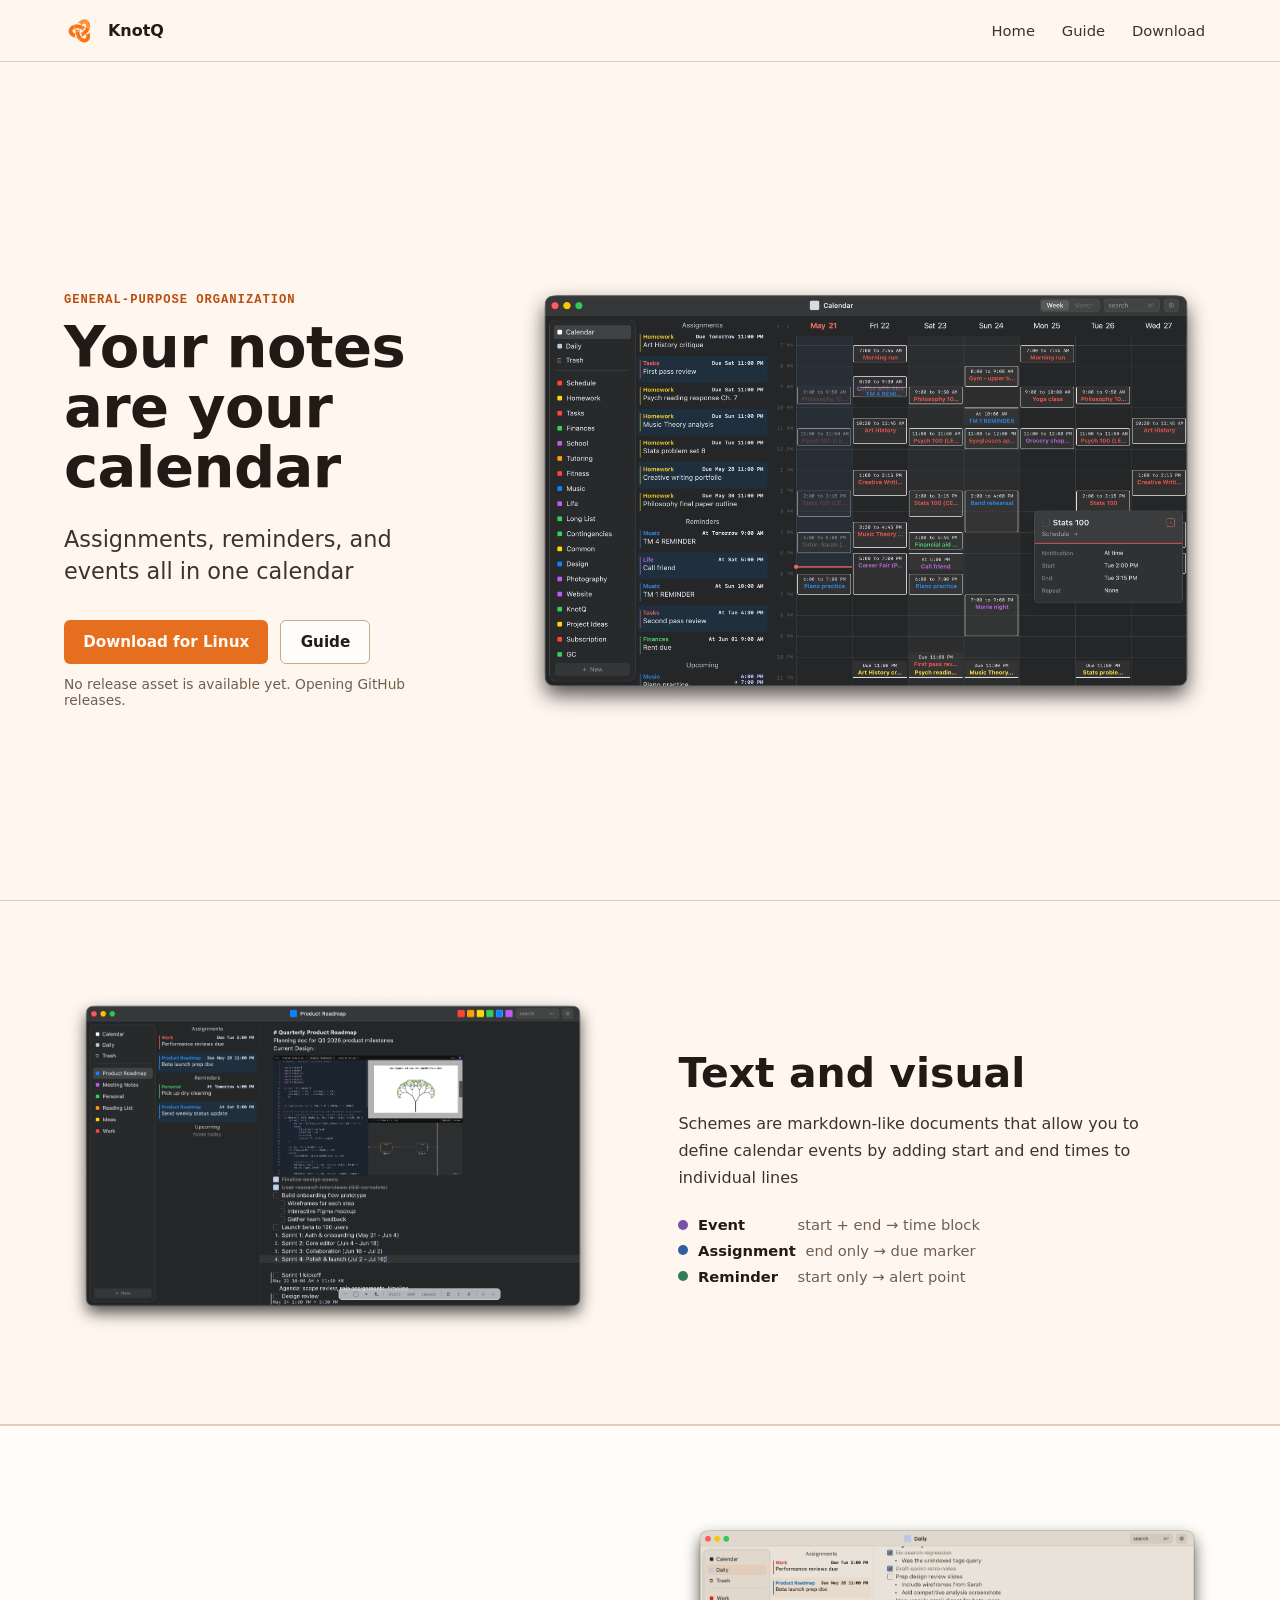
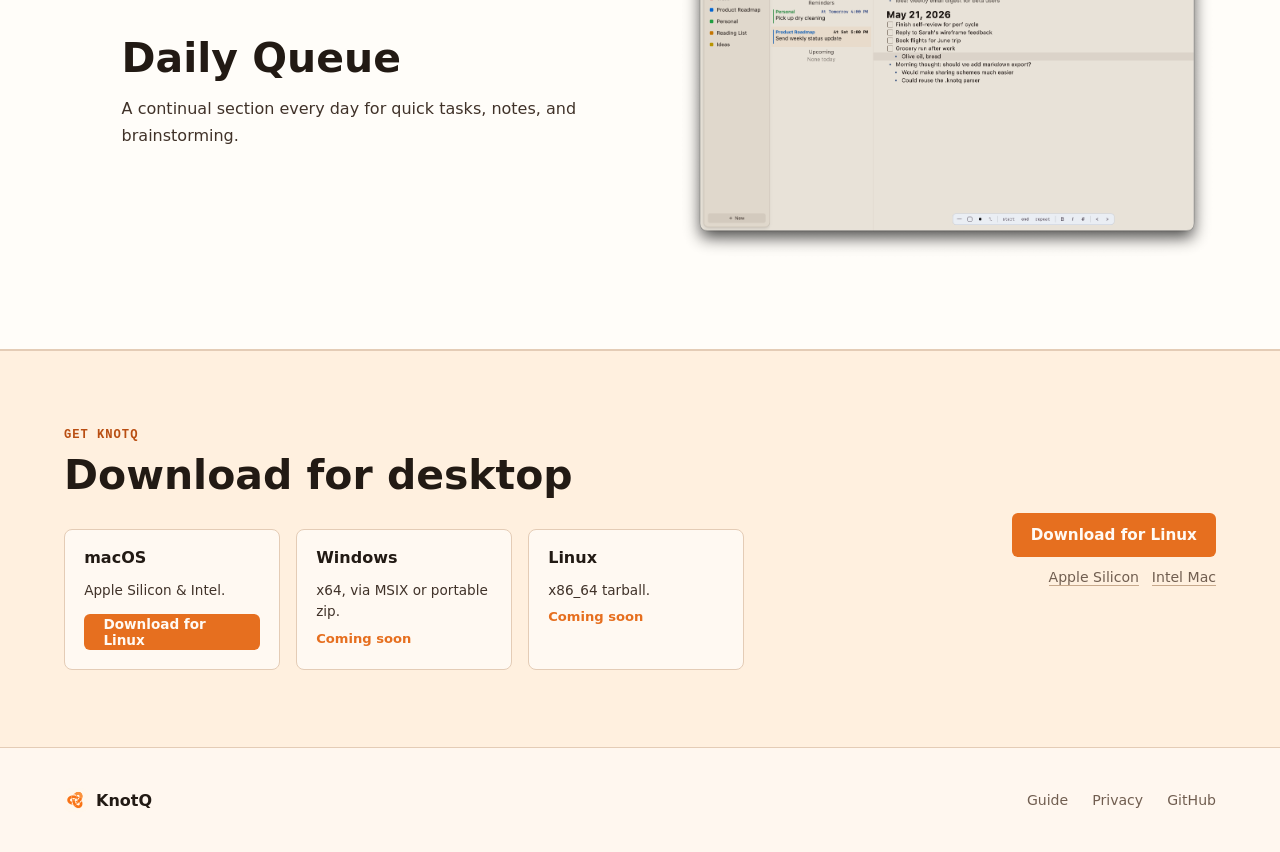
==== commit 52857f4e: "bump privacy" ====
--- a/index.html
+++ b/index.html
@@ -3,19 +3,19 @@
 <head>
   <meta charset="utf-8">
   <meta name="viewport" content="width=device-width, initial-scale=1">
-  <meta name="description" content="KnotQ is a structured planning and calendar app where each line can become a note, task, event, assignment, or reminder.">
+  <meta name="description" content="KnotQ ties your notes and calendar into one place. Write in documents, schedule from any line, and keep everything connected.">
   <meta name="robots" content="index,follow">
-  <title>KnotQ</title>
-  <link rel="canonical" href="https://knotq.com/">
+  <title>KnotQ &mdash; Notes and calendar, together</title>
+  <link rel="canonical" href="https://www.knotq.com/">
   <meta property="og:site_name" content="KnotQ">
-  <meta property="og:title" content="KnotQ">
-  <meta property="og:description" content="Plan in documents. Schedule from the line. Keep context and calendar in one place.">
+  <meta property="og:title" content="KnotQ &mdash; Notes and calendar, together">
+  <meta property="og:description" content="Your notes are your calendar. Events, assignments, and reminders all in one place. Fully local.">
   <meta property="og:type" content="website">
-  <meta property="og:url" content="https://knotq.com/">
-  <meta property="og:image" content="https://knotq.com/img/knotq-packed-calendar.png">
+  <meta property="og:url" content="https://www.knotq.com/">
+  <meta property="og:image" content="https://www.knotq.com/img/knotq-calendar.png">
   <meta name="twitter:card" content="summary_large_image">
-  <meta name="twitter:title" content="KnotQ">
-  <meta name="twitter:description" content="Plan in documents. Schedule from the line. Keep context and calendar in one place.">
+  <meta name="twitter:title" content="KnotQ &mdash; Notes and calendar, together">
+  <meta name="twitter:description" content="Your notes are your calendar. Events, assignments, and reminders all in one place. Fully local.">
   <link rel="icon" type="image/svg+xml" href="/img/knotq-logo.svg">
   <link rel="apple-touch-icon" href="/img/knotq-icon.png">
   <link rel="stylesheet" href="/css/site.css">
@@ -27,100 +27,111 @@
       <span>KnotQ</span>
     </a>
     <nav class="top-links" aria-label="primary">
-      <a href="#why">Why</a>
-      <a href="#screens">Screens</a>
+      <a href="/">Home</a>
+      <a href="/guide.html">Guide</a>
       <a href="#download">Download</a>
     </nav>
-    <a class="github-link" href="https://github.com/knotq-app/knotq-app">GitHub</a>
   </header>
 
   <main>
+    <!-- ═══════ Hero ═══════ -->
     <section class="hero">
       <div class="hero-copy">
-        <p class="eyebrow">line-first planning</p>
-        <h1>KnotQ</h1>
-        <p class="lead">A productivity app for people whose calendar only makes sense when it stays attached to the plan.</p>
-        <p class="support">Write normally. Add a start or due time to any line when it needs to become real. KnotQ keeps the source document, the calendar, reminders, and daily plan tied together.</p>
+        <p class="eyebrow">general-purpose organization</p>
+        <h1>Your notes<br>are your calendar</h1>
+        <p class="lead">
+            Assignments, reminders, and events all in one calendar</p>
         <div class="hero-actions">
-          <a class="primary-action" href="https://github.com/knotq-app/knotq-app/releases" data-download-button>Download latest</a>
-          <a class="secondary-action" href="#why">Why KnotQ?</a>
+          <a class="primary-action" href="https://github.com/knotq-app/knotq-app/releases" data-download-button>Download</a>
+          <a class="secondary-action" href="/guide.html">Guide</a>
         </div>
-        <p class="download-status" data-download-status>Direct downloads use the latest GitHub release.</p>
+        <p class="download-status" data-download-status></p>
       </div>
-
       <figure class="product-shot">
-        <img src="/img/knotq-packed-calendar.png" alt="A packed KnotQ calendar view with assignments, reminders, and events.">
+        <img src="/img/knotq-calendar.png" alt="KnotQ calendar showing a packed week with classes, meetings, and due assignments.">
       </figure>
     </section>
 
-    <section class="pitch" id="why">
-      <div class="pitch-intro">
-        <p class="eyebrow">the case</p>
-        <h2>Most productivity tools split the work from the time.</h2>
-        <p>KnotQ starts from a different premise: the line where you wrote the work is the canonical object. A date changes how that line behaves, but not where its context lives.</p>
-      </div>
-      <div class="pitch-grid">
-        <article>
-          <span>01</span>
-          <h3>No duplicate task/calendar entry.</h3>
-          <p>A line with a start and end becomes an event. A line with only an end becomes an assignment. A line with only a start becomes a reminder.</p>
-        </article>
-        <article>
-          <span>02</span>
-          <h3>Daily planning without copying your life around.</h3>
-          <p>Plan today from the same source documents that hold your projects, notes, and long-running work.</p>
-        </article>
-        <article>
-          <span>03</span>
-          <h3>Calendar views keep the trail back.</h3>
-          <p>Every scheduled block can jump back to the originating line, including its nested notes and details.</p>
-        </article>
-        <article>
-          <span>04</span>
-          <h3>The background system stays quiet.</h3>
-          <p>Notifications and automatic completion react to document changes, then use OS scheduling instead of constant polling.</p>
-        </article>
-      </div>
-    </section>
-
-    <section class="screens" id="screens">
-      <div class="screen-copy">
-        <p class="eyebrow">actual workflow</p>
-        <h2>A dense calendar when the week is dense.</h2>
-        <p>KnotQ is built for real weeks: overlapping classes, due dates, errands, meetings, and reminders all sharing the same planning surface.</p>
-      </div>
-      <figure class="wide-shot">
-        <img src="/img/knotq-packed-calendar.png" alt="Packed weekly calendar screenshot.">
-      </figure>
-      <div class="split-screens">
-        <figure>
-          <img src="/img/knotq-scheme-editor.png" alt="Scheme editor screenshot with a date picker open.">
-          <figcaption>Schedule directly from the document line.</figcaption>
+    <!-- ═══════ Feature: text + visual ═══════ -->
+    <section class="features" id="features">
+      <div class="feature-block">
+        <figure class="feature-shot">
+          <img src="/img/knotq-editor.png" alt="KnotQ scheme editor showing a product roadmap document with tasks, checkboxes, and inline date pickers.">
         </figure>
-        <div class="screen-note">
-          <p class="eyebrow">documents stay useful</p>
-          <h2>Not every line wants to be a task.</h2>
-          <p>Use the same document for plans, meeting notes, project outlines, loose thoughts, and scheduled commitments. Only the lines with dates show up on the calendar.</p>
+        <div class="feature-text">
+          <h2>Text and visual</h2>
+          <p>Schemes are markdown-like documents that allow you to define calendar events by adding start and end times to individual lines </p>
+          <div class="task-mini">
+            <div class="task-row"><span class="tt-dot tt-event"></span><span class="tt-name">Event</span><span class="tt-def">start + end &rarr; time block</span></div>
+            <div class="task-row"><span class="tt-dot tt-assign"></span><span class="tt-name">Assignment</span><span class="tt-def">end only &rarr; due marker</span></div>
+            <div class="task-row"><span class="tt-dot tt-remind"></span><span class="tt-name">Reminder</span><span class="tt-def">start only &rarr; alert point</span></div>
+          </div>
         </div>
       </div>
     </section>
 
+    <!-- ═══════ Feature: Daily Queue ═══════ -->
+    <section class="features">
+      <div class="feature-block feature-block--flip">
+        <figure class="feature-shot">
+          <img src="/img/knotq-daily.png" alt="KnotQ Daily Queue showing today's tasks, notes, and carried-over items from yesterday.">
+        </figure>
+        <div class="feature-text">
+          <h2>Daily Queue</h2>
+          <p>A continual section every day for quick tasks, notes, and brainstorming. </p>
+        </div>
+      </div>
+    </section>
+
+    <!-- ═══════ Download ═══════ -->
     <section class="download-band" id="download">
-      <div>
-        <p class="eyebrow">desktop</p>
-        <h2>Download KnotQ for macOS</h2>
-        <p>The main download button chooses the latest release asset it can identify for your platform. If macOS architecture detection is ambiguous, choose explicitly.</p>
-      </div>
-      <div class="download-actions">
-        <a class="primary-action" href="https://github.com/knotq-app/knotq-app/releases" data-download-button>Download latest</a>
-        <div class="download-links" aria-label="macOS downloads">
-          <a href="https://github.com/knotq-app/knotq-app/releases" data-download-arm aria-disabled="true">Apple Silicon</a>
-          <a href="https://github.com/knotq-app/knotq-app/releases" data-download-intel aria-disabled="true">Intel Mac</a>
+      <div class="download-inner">
+        <div>
+          <p class="eyebrow">get knotq</p>
+          <h2>Download for desktop</h2>
+
+          <div class="platform-grid">
+            <div class="platform-card">
+              <h3>macOS</h3>
+              <p>Apple Silicon &amp; Intel.</p>
+              <a class="primary-action" href="https://github.com/knotq-app/knotq-app/releases" data-download-button style="margin-top:0.8rem;font-size:0.85rem;min-height:36px;">Download</a>
+            </div>
+            <div class="platform-card">
+              <h3>Windows</h3>
+              <p>x64, via MSIX or portable zip.</p>
+              <span class="coming-soon">Coming soon</span>
+            </div>
+            <div class="platform-card">
+              <h3>Linux</h3>
+              <p>x86_64 tarball.</p>
+              <span class="coming-soon">Coming soon</span>
+            </div>
+          </div>
+        </div>
+
+        <div class="download-actions">
+          <a class="primary-action" href="https://github.com/knotq-app/knotq-app/releases" data-download-button>Download latest</a>
+          <div class="download-links" aria-label="macOS downloads">
+            <a href="https://github.com/knotq-app/knotq-app/releases" data-download-arm aria-disabled="true">Apple Silicon</a>
+            <a href="https://github.com/knotq-app/knotq-app/releases" data-download-intel aria-disabled="true">Intel Mac</a>
+          </div>
         </div>
       </div>
     </section>
   </main>
 
+  <footer class="site-footer">
+    <div class="footer-brand">
+      <img src="/img/knotq-logo.svg" alt="">
+      <span>KnotQ</span>
+    </div>
+    <nav class="footer-links">
+      <a href="/guide.html">Guide</a>
+      <a href="/privacy.html">Privacy</a>
+      <a href="https://github.com/knotq-app/knotq-app">GitHub</a>
+    </nav>
+  </footer>
+
   <script src="/js/download.js"></script>
 </body>
 </html>
--- a/css/site.css
+++ b/css/site.css
@@ -11,13 +11,17 @@
   --line-strong: #c7a98c;
   --accent: #e66f1f;
   --accent-dark: #b94e12;
+  --accent-light: #f4a66a;
   --blue: #315f9e;
   --green: #2e7f58;
   --purple: #7653a6;
   --red: #b84433;
   --shadow: 0 28px 80px rgba(61, 36, 18, 0.18);
+  --shadow-sm: 0 4px 16px rgba(61, 36, 18, 0.10);
   --sans: Inter, ui-sans-serif, system-ui, -apple-system, BlinkMacSystemFont, "Segoe UI", sans-serif;
   --mono: "SF Mono", "IBM Plex Mono", Consolas, monospace;
+  --max-w: 1200px;
+  --gutter: clamp(1.25rem, 5vw, 5rem);
 }
 
 * {
@@ -32,54 +36,41 @@
   font-family: var(--sans);
   font-size: 16px;
   scroll-padding-top: 80px;
+  scroll-behavior: smooth;
   -webkit-font-smoothing: antialiased;
 }
 
 body {
   min-height: 100vh;
-  background:
-    linear-gradient(#ffffff9c 1px, transparent 1px),
-    linear-gradient(90deg, #ffffff9c 1px, transparent 1px),
-    var(--bg);
-  background-size: 30px 30px;
-}
-
-a {
-  color: inherit;
-  text-decoration: none;
-}
-
-img {
-  display: block;
-  max-width: 100%;
-}
-
+  background: var(--bg);
+}
+
+a { color: inherit; text-decoration: none; }
+img { display: block; max-width: 100%; }
+
+/* ─── Topbar ─── */
 .topbar {
   position: sticky;
   top: 0;
   z-index: 20;
-  display: grid;
-  grid-template-columns: 1fr auto 1fr;
+  display: flex;
   align-items: center;
   min-height: 62px;
   gap: 1rem;
-  padding: 0 1.25rem;
+  padding: 0 var(--gutter);
   background: rgba(255, 247, 239, 0.92);
   border-bottom: 1px solid var(--line);
   backdrop-filter: blur(16px);
-}
-
-.brand,
-.top-links,
-.github-link {
-  display: flex;
-  align-items: center;
+  max-width: 100%;
 }
 
 .brand {
+  display: flex;
+  align-items: center;
   gap: 0.62rem;
   color: var(--ink);
   font-weight: 760;
+  margin-right: auto;
 }
 
 .brand img {
@@ -89,7 +80,8 @@
 }
 
 .top-links {
-  justify-content: center;
+  display: flex;
+  align-items: center;
   gap: 0.32rem;
 }
 
@@ -99,6 +91,7 @@
   padding: 0.44rem 0.68rem;
   color: var(--text);
   font-size: 0.92rem;
+  transition: background 0.15s, color 0.15s;
 }
 
 .top-links a:hover,
@@ -108,26 +101,13 @@
 }
 
 .github-link {
-  justify-self: end;
-}
-
-main {
-  overflow: hidden;
-}
-
-.hero {
-  display: grid;
-  grid-template-columns: minmax(0, 0.7fr) minmax(540px, 1.3fr);
-  gap: clamp(2rem, 4.5vw, 5rem);
-  align-items: center;
-  min-height: calc(100vh - 62px);
-  padding: clamp(4rem, 8vw, 7rem) clamp(1.25rem, 5vw, 5rem) 4rem;
-}
-
-.hero-copy {
-  max-width: 610px;
-}
-
+  display: flex;
+  align-items: center;
+  gap: 0.4rem;
+  margin-left: 0.5rem;
+}
+
+/* ─── Shared ─── */
 .eyebrow {
   color: var(--accent-dark);
   font-family: var(--mono);
@@ -140,18 +120,17 @@
 h1 {
   margin-top: 0.68rem;
   color: var(--ink);
-  font-size: clamp(4.3rem, 9vw, 8.6rem);
-  font-weight: 790;
-  line-height: 0.86;
-  letter-spacing: 0;
+  font-size: clamp(2.4rem, 5vw, 3.6rem);
+  font-weight: 760;
+  line-height: 1.05;
+  letter-spacing: -0.01em;
 }
 
 h2 {
   color: var(--ink);
-  font-size: clamp(1.72rem, 3.2vw, 3.1rem);
+  font-size: clamp(1.72rem, 3.2vw, 2.8rem);
   font-weight: 760;
-  line-height: 1.02;
-  letter-spacing: 0;
+  line-height: 1.06;
 }
 
 h3 {
@@ -160,57 +139,80 @@
   line-height: 1.15;
 }
 
-.lead {
+p.lead {
   margin-top: 1.5rem;
   color: var(--text);
-  font-size: clamp(1.24rem, 2vw, 1.58rem);
-  font-weight: 620;
-  line-height: 1.35;
-}
-
-.support {
+  font-size: clamp(1.12rem, 1.8vw, 1.4rem);
+  font-weight: 500;
+  line-height: 1.45;
+}
+
+p.support {
   margin-top: 1rem;
-  color: var(--text);
-  font-size: 1.03rem;
+  color: var(--muted);
+  font-size: 1rem;
   line-height: 1.68;
 }
+
+.section-desc {
+  margin-top: 1rem;
+  color: var(--text);
+  line-height: 1.68;
+  max-width: 640px;
+}
+
+.primary-action,
+.secondary-action {
+  display: inline-flex;
+  align-items: center;
+  justify-content: center;
+  min-height: 44px;
+  border-radius: 6px;
+  padding: 0 1.2rem;
+  font-weight: 720;
+  font-size: 0.95rem;
+  transition: background 0.15s, border-color 0.15s, color 0.15s;
+}
+
+.primary-action {
+  background: var(--accent);
+  color: #fffaf4;
+}
+
+.primary-action:hover {
+  background: var(--accent-dark);
+}
+
+.secondary-action {
+  border: 1px solid var(--line-strong);
+  background: rgba(255, 255, 255, 0.72);
+  color: var(--ink);
+}
+
+.secondary-action:hover {
+  border-color: var(--accent);
+  color: var(--accent-dark);
+}
+
+/* ─── Hero ─── */
+.hero {
+  display: grid;
+  grid-template-columns: minmax(0, 0.72fr) minmax(500px, 1.28fr);
+  gap: clamp(2rem, 4.5vw, 5rem);
+  align-items: center;
+  min-height: calc(100vh - 62px);
+  padding: clamp(4rem, 8vw, 7rem) var(--gutter) 4rem;
+  max-width: 1600px;
+  margin: 0 auto;
+}
+
+.hero-copy { max-width: 560px; }
 
 .hero-actions {
   display: flex;
   flex-wrap: wrap;
   gap: 0.75rem;
   margin-top: 2rem;
-}
-
-.primary-action,
-.secondary-action {
-  display: inline-flex;
-  align-items: center;
-  justify-content: center;
-  min-height: 44px;
-  border-radius: 6px;
-  padding: 0 1rem;
-  font-weight: 720;
-}
-
-.primary-action {
-  background: var(--accent);
-  color: #fffaf4;
-}
-
-.primary-action:hover {
-  background: var(--accent-dark);
-}
-
-.secondary-action {
-  border: 1px solid var(--line-strong);
-  background: rgba(255, 255, 255, 0.72);
-  color: var(--ink);
-}
-
-.secondary-action:hover {
-  border-color: var(--accent);
-  color: var(--accent-dark);
 }
 
 .download-status {
@@ -220,74 +222,47 @@
   font-size: 0.86rem;
 }
 
-.product-shot,
-.wide-shot,
-.split-screens figure {
+.product-shot {
   overflow: hidden;
-  border: 1px solid var(--line-strong);
-  border-radius: 10px;
-  background: #171717;
-  box-shadow: var(--shadow);
-}
-
-.product-shot img,
-.wide-shot img,
-.split-screens img {
+}
+
+.product-shot img {
   width: 100%;
   height: 100%;
   object-fit: cover;
 }
 
-.product-shot {
-  aspect-ratio: 16 / 9;
-}
-
-.product-shot img {
-  object-position: 50% 42%;
-}
-
+/* ─── Features (pitch) ─── */
 .pitch {
-  display: grid;
-  grid-template-columns: minmax(280px, 0.72fr) minmax(0, 1.28fr);
-  gap: clamp(2rem, 5vw, 5rem);
-  padding: clamp(3.2rem, 7vw, 6rem) clamp(1.25rem, 5vw, 5rem);
+  padding: clamp(4rem, 7vw, 7rem) var(--gutter);
   border-top: 1px solid var(--line);
-  border-bottom: 1px solid var(--line);
   background: #fffdf9;
 }
 
-.pitch-intro p:not(.eyebrow),
-.screen-copy p:not(.eyebrow),
-.screen-note p:not(.eyebrow),
-.download-band p:not(.eyebrow) {
-  margin-top: 1rem;
-  color: var(--text);
-  line-height: 1.68;
-}
-
-.pitch-intro h2,
-.screen-copy h2,
-.screen-note h2,
-.download-band h2 {
-  margin-top: 0.72rem;
-}
+.pitch-header {
+  max-width: 680px;
+  margin-bottom: clamp(2rem, 4vw, 3.5rem);
+}
+
+.pitch-header h2 { margin-top: 0.72rem; }
 
 .pitch-grid {
   display: grid;
-  grid-template-columns: repeat(2, minmax(0, 1fr));
+  grid-template-columns: repeat(3, minmax(0, 1fr));
   gap: 1px;
   overflow: hidden;
   border: 1px solid var(--line);
-  border-radius: 8px;
+  border-radius: 10px;
   background: var(--line);
+  max-width: var(--max-w);
 }
 
 .pitch-grid article {
-  padding: clamp(1.2rem, 2.5vw, 2rem);
+  padding: clamp(1.5rem, 2.5vw, 2.4rem);
   background: #fff8f0;
 }
 
-.pitch-grid span {
+.pitch-grid .num {
   display: inline-flex;
   margin-bottom: 1.2rem;
   color: var(--accent-dark);
@@ -296,62 +271,156 @@
   font-weight: 760;
 }
 
+.pitch-grid h3 { margin-bottom: 0.7rem; }
+
 .pitch-grid p {
-  margin-top: 0.7rem;
   color: var(--text);
   line-height: 1.58;
-}
-
+  font-size: 0.95rem;
+}
+
+/* ─── Screenshots gallery ─── */
 .screens {
-  padding: clamp(3.2rem, 7vw, 6rem) clamp(1.25rem, 5vw, 5rem);
+  padding: clamp(4rem, 7vw, 7rem) var(--gutter);
   background: var(--bg);
-}
-
-.screen-copy {
-  max-width: 780px;
-  margin-bottom: 2rem;
-}
-
-.wide-shot {
-  aspect-ratio: 16 / 8.6;
-}
-
-.wide-shot img {
-  object-position: center top;
-}
-
-.split-screens {
+  border-top: 1px solid var(--line);
+}
+
+.screens-header {
+  max-width: 680px;
+  margin-bottom: clamp(2rem, 4vw, 3rem);
+}
+
+.screens-header h2 { margin-top: 0.72rem; }
+
+.screenshot-grid {
   display: grid;
-  grid-template-columns: minmax(0, 1.16fr) minmax(280px, 0.84fr);
-  gap: clamp(1.5rem, 4vw, 4rem);
-  align-items: center;
-  margin-top: clamp(2rem, 4vw, 4rem);
-}
-
-.split-screens figure {
-  aspect-ratio: 16 / 9;
-}
-
-.split-screens figcaption {
-  padding: 0.72rem 0.9rem;
+  gap: clamp(1.5rem, 3vw, 2.5rem);
+}
+
+.screenshot-wide {
+  overflow: hidden;
+  border: 1px solid var(--line-strong);
+  border-radius: 10px;
+  background: #171717;
+  box-shadow: var(--shadow);
+}
+
+.screenshot-wide img {
+  width: 100%;
+  display: block;
+}
+
+.screenshot-wide figcaption,
+.screenshot-split figure figcaption {
+  padding: 0.72rem 1rem;
   background: #211a14;
   color: #fff4e9;
   font-size: 0.88rem;
 }
 
-.split-screens img {
-  height: calc(100% - 40px);
-  object-position: center top;
-}
-
+.screenshot-split {
+  display: grid;
+  grid-template-columns: 1fr 1fr;
+  gap: clamp(1.5rem, 3vw, 2.5rem);
+  align-items: start;
+}
+
+.screenshot-split figure {
+  overflow: hidden;
+  border: 1px solid var(--line-strong);
+  border-radius: 10px;
+  box-shadow: var(--shadow);
+}
+
+.screenshot-split figure.light-shot {
+  background: #f6eadc;
+}
+
+.screenshot-split figure.dark-shot {
+  background: #171717;
+}
+
+.screenshot-split img {
+  width: 100%;
+  display: block;
+}
+
+/* ─── How it works (guide teaser) ─── */
+.how-it-works {
+  padding: clamp(4rem, 7vw, 7rem) var(--gutter);
+  border-top: 1px solid var(--line);
+  background: #fffdf9;
+}
+
+.how-header {
+  max-width: 680px;
+  margin-bottom: clamp(2rem, 4vw, 3.5rem);
+}
+
+.how-header h2 { margin-top: 0.72rem; }
+
+.how-grid {
+  display: grid;
+  grid-template-columns: repeat(2, minmax(0, 1fr));
+  gap: clamp(1.2rem, 2.5vw, 2rem);
+  max-width: var(--max-w);
+}
+
+.how-card {
+  padding: clamp(1.4rem, 2.5vw, 2rem);
+  border: 1px solid var(--line);
+  border-radius: 10px;
+  background: var(--paper);
+}
+
+.how-card .step {
+  display: inline-flex;
+  align-items: center;
+  justify-content: center;
+  width: 28px;
+  height: 28px;
+  border-radius: 50%;
+  background: var(--accent);
+  color: #fff;
+  font-size: 0.82rem;
+  font-weight: 760;
+  margin-bottom: 0.9rem;
+}
+
+.how-card h3 { margin-bottom: 0.5rem; }
+
+.how-card p {
+  color: var(--text);
+  line-height: 1.6;
+  font-size: 0.95rem;
+}
+
+.how-cta {
+  margin-top: 2rem;
+}
+
+/* ─── Download ─── */
 .download-band {
+  padding: clamp(4rem, 6vw, 6rem) var(--gutter);
+  border-top: 1px solid var(--line);
+  background: var(--warm);
+}
+
+.download-inner {
+  max-width: var(--max-w);
   display: grid;
   grid-template-columns: minmax(0, 1fr) auto;
   gap: 2rem;
   align-items: center;
-  padding: clamp(3rem, 6vw, 5.5rem) clamp(1.25rem, 5vw, 5rem);
-  border-top: 1px solid var(--line);
-  background: var(--warm);
+}
+
+.download-inner h2 { margin-top: 0.72rem; }
+
+.download-inner p:not(.eyebrow) {
+  margin-top: 0.75rem;
+  color: var(--text);
+  line-height: 1.6;
 }
 
 .download-actions {
@@ -364,7 +433,7 @@
 .download-links {
   display: flex;
   flex-wrap: wrap;
-  gap: 0.55rem;
+  gap: 0.8rem;
   justify-content: flex-end;
   color: var(--text);
   font-size: 0.88rem;
@@ -372,6 +441,7 @@
 
 .download-links a {
   border-bottom: 1px solid var(--line-strong);
+  transition: color 0.15s, border-color 0.15s;
 }
 
 .download-links a:hover {
@@ -383,47 +453,350 @@
   color: var(--muted);
 }
 
+.platform-grid {
+  display: grid;
+  grid-template-columns: repeat(3, 1fr);
+  gap: 1rem;
+  margin-top: 2rem;
+  max-width: 680px;
+}
+
+.platform-card {
+  padding: 1.2rem;
+  border: 1px solid var(--line);
+  border-radius: 8px;
+  background: rgba(255,255,255,0.6);
+}
+
+.platform-card h3 {
+  font-size: 1rem;
+  margin-bottom: 0.4rem;
+}
+
+.platform-card p {
+  color: var(--muted);
+  font-size: 0.85rem;
+  line-height: 1.5;
+}
+
+.platform-card .coming-soon {
+  display: inline-block;
+  margin-top: 0.5rem;
+  color: var(--accent);
+  font-size: 0.82rem;
+  font-weight: 600;
+}
+
+/* ─── Footer ─── */
+.site-footer {
+  padding: 2.5rem var(--gutter);
+  border-top: 1px solid var(--line);
+  background: var(--bg);
+  display: flex;
+  align-items: center;
+  justify-content: space-between;
+  gap: 1rem;
+}
+
+.footer-brand {
+  display: flex;
+  align-items: center;
+  gap: 0.5rem;
+  font-weight: 700;
+  color: var(--ink);
+}
+
+.footer-brand img {
+  width: 24px;
+  height: 24px;
+  border-radius: 6px;
+}
+
+.footer-links {
+  display: flex;
+  gap: 1.5rem;
+}
+
+.footer-links a {
+  color: var(--muted);
+  font-size: 0.88rem;
+  transition: color 0.15s;
+}
+
+.footer-links a:hover {
+  color: var(--accent-dark);
+}
+
+/* ─── Feature blocks ─── */
+.features {
+  border-top: 1px solid var(--line);
+}
+
+.feature-block {
+  display: grid;
+  grid-template-columns: 1fr 1fr;
+  align-items: center;
+  max-width: 1400px;
+  margin: 0 auto;
+  padding: clamp(4rem, 7vw, 7rem) var(--gutter);
+  gap: clamp(3rem, 6vw, 7rem);
+  border-bottom: 1px solid var(--line);
+}
+
+.feature-block--flip {
+  direction: rtl;
+  background: #fffdf9;
+}
+
+.feature-block--flip > * {
+  direction: ltr;
+}
+
+.feature-shot {
+  overflow: hidden;
+  flex-shrink: 0;
+}
+
+.feature-shot img {
+  width: 100%;
+  display: block;
+}
+
+.feature-text {
+  max-width: 480px;
+}
+
+.feature-text h2 {
+  margin-top: 0.72rem;
+  margin-bottom: 1rem;
+}
+
+.feature-text p {
+  color: var(--text);
+  line-height: 1.68;
+}
+
+.feature-text kbd {
+  font-family: var(--mono);
+  font-size: 0.82em;
+  background: var(--warm);
+  border: 1px solid var(--line-strong);
+  border-radius: 4px;
+  padding: 0.1em 0.4em;
+}
+
+/* task type mini-list inside feature block */
+.task-mini {
+  margin-top: 1.5rem;
+  display: flex;
+  flex-direction: column;
+  gap: 0.55rem;
+}
+
+.task-row {
+  display: flex;
+  align-items: center;
+  gap: 0.6rem;
+  font-size: 0.92rem;
+}
+
+.tt-dot {
+  width: 10px;
+  height: 10px;
+  border-radius: 50%;
+  flex-shrink: 0;
+}
+
+.tt-event   { background: var(--purple); }
+.tt-assign  { background: var(--blue); }
+.tt-remind  { background: var(--green); }
+.tt-proc    { background: var(--line-strong); }
+
+.tt-name {
+  font-weight: 660;
+  color: var(--ink);
+  min-width: 90px;
+}
+
+.tt-def {
+  color: var(--muted);
+}
+
+/* ─── Interior pages ─── */
+.page-content {
+  max-width: 800px;
+  margin: 0 auto;
+  padding: clamp(3rem, 6vw, 5rem) var(--gutter);
+}
+
+.page-content h1 {
+  font-size: clamp(2rem, 4vw, 3rem);
+  line-height: 1.1;
+  margin-bottom: 0.5rem;
+}
+
+.page-content .page-subtitle {
+  color: var(--muted);
+  font-size: 1rem;
+  margin-bottom: 2.5rem;
+}
+
+.page-content h2 {
+  font-size: 1.5rem;
+  margin-top: 2.5rem;
+  margin-bottom: 0.75rem;
+}
+
+.page-content h3 {
+  font-size: 1.15rem;
+  margin-top: 1.8rem;
+  margin-bottom: 0.5rem;
+}
+
+.page-content p {
+  color: var(--text);
+  line-height: 1.72;
+  margin-bottom: 1rem;
+}
+
+.page-content ul,
+.page-content ol {
+  color: var(--text);
+  line-height: 1.72;
+  margin-bottom: 1rem;
+  padding-left: 1.5rem;
+}
+
+.page-content li {
+  margin-bottom: 0.4rem;
+}
+
+.page-content code {
+  font-family: var(--mono);
+  font-size: 0.88em;
+  background: var(--warm);
+  border: 1px solid var(--line);
+  border-radius: 4px;
+  padding: 0.15em 0.4em;
+}
+
+.page-content strong {
+  font-weight: 660;
+  color: var(--ink);
+}
+
+.page-content .info-box {
+  padding: 1rem 1.2rem;
+  border-left: 3px solid var(--accent);
+  background: var(--warm);
+  border-radius: 0 6px 6px 0;
+  margin-bottom: 1.5rem;
+}
+
+.page-content .info-box p {
+  margin-bottom: 0;
+  color: var(--text);
+}
+
+/* Guide-specific: task type table */
+.task-type-table {
+  width: 100%;
+  border-collapse: collapse;
+  margin-bottom: 1.5rem;
+  font-size: 0.92rem;
+}
+
+.task-type-table th,
+.task-type-table td {
+  padding: 0.6rem 0.8rem;
+  text-align: left;
+  border-bottom: 1px solid var(--line);
+}
+
+.task-type-table th {
+  background: var(--warm);
+  font-weight: 660;
+  color: var(--ink);
+}
+
+.task-type-table td {
+  color: var(--text);
+}
+
+/* Guide screenshot inline */
+.guide-screenshot {
+  margin: 1.5rem 0;
+  border: 1px solid var(--line-strong);
+  border-radius: 10px;
+  overflow: hidden;
+  background: #171717;
+  box-shadow: var(--shadow-sm);
+}
+
+.guide-screenshot img {
+  width: 100%;
+  display: block;
+}
+
+/* ─── Responsive ─── */
 @media (max-width: 1020px) {
-  .topbar {
-    grid-template-columns: 1fr auto;
-  }
-
-  .top-links {
-    display: none;
-  }
-
-  .hero,
-  .pitch,
-  .split-screens,
-  .download-band {
+  .hero {
+    grid-template-columns: 1fr;
+    min-height: 0;
+    padding-top: 3rem;
+  }
+
+  .hero-copy { max-width: 100%; }
+
+  .feature-block,
+  .feature-block--flip {
+    grid-template-columns: 1fr;
+    direction: ltr;
+  }
+
+  .feature-text { max-width: 100%; }
+
+  .pitch-grid {
+    grid-template-columns: 1fr;
+  }
+
+  .screenshot-split {
+    grid-template-columns: 1fr;
+  }
+
+  .how-grid {
+    grid-template-columns: 1fr;
+  }
+
+  .download-inner {
     grid-template-columns: 1fr;
   }
 
   .download-actions {
     align-items: flex-start;
   }
+
+  .platform-grid {
+    grid-template-columns: 1fr;
+  }
+
+  .top-links { display: none; }
 }
 
 @media (max-width: 680px) {
-  .hero {
-    min-height: 0;
-    padding-top: 3rem;
-  }
-
-  h1 {
-    font-size: 4.2rem;
-  }
-
-  .pitch-grid {
-    grid-template-columns: 1fr;
-  }
+  h1 { font-size: 2.2rem; }
 
   .product-shot,
-  .wide-shot,
-  .split-screens figure {
+  .screenshot-wide,
+  .screenshot-split figure {
     margin-inline: -0.75rem;
     border-left: none;
     border-right: none;
     border-radius: 0;
   }
-}
+
+  .site-footer {
+    flex-direction: column;
+    text-align: center;
+  }
+}
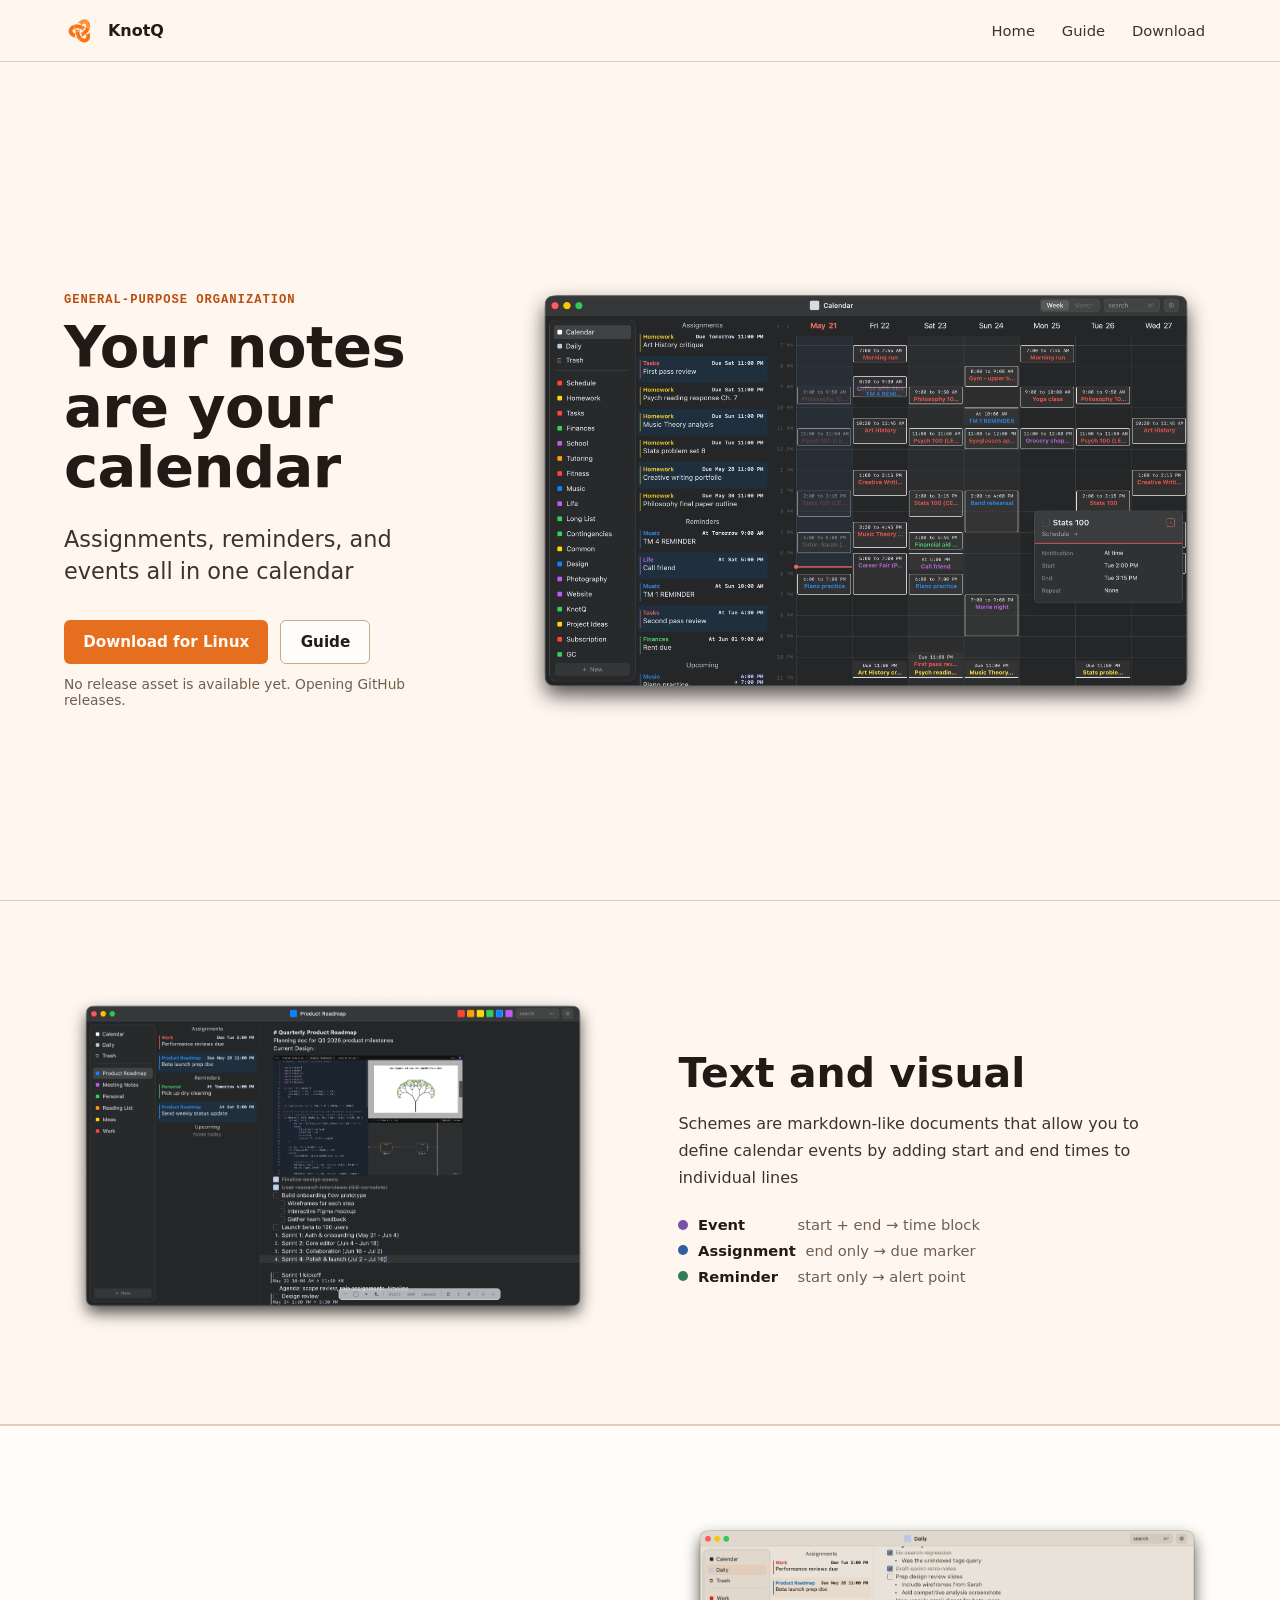
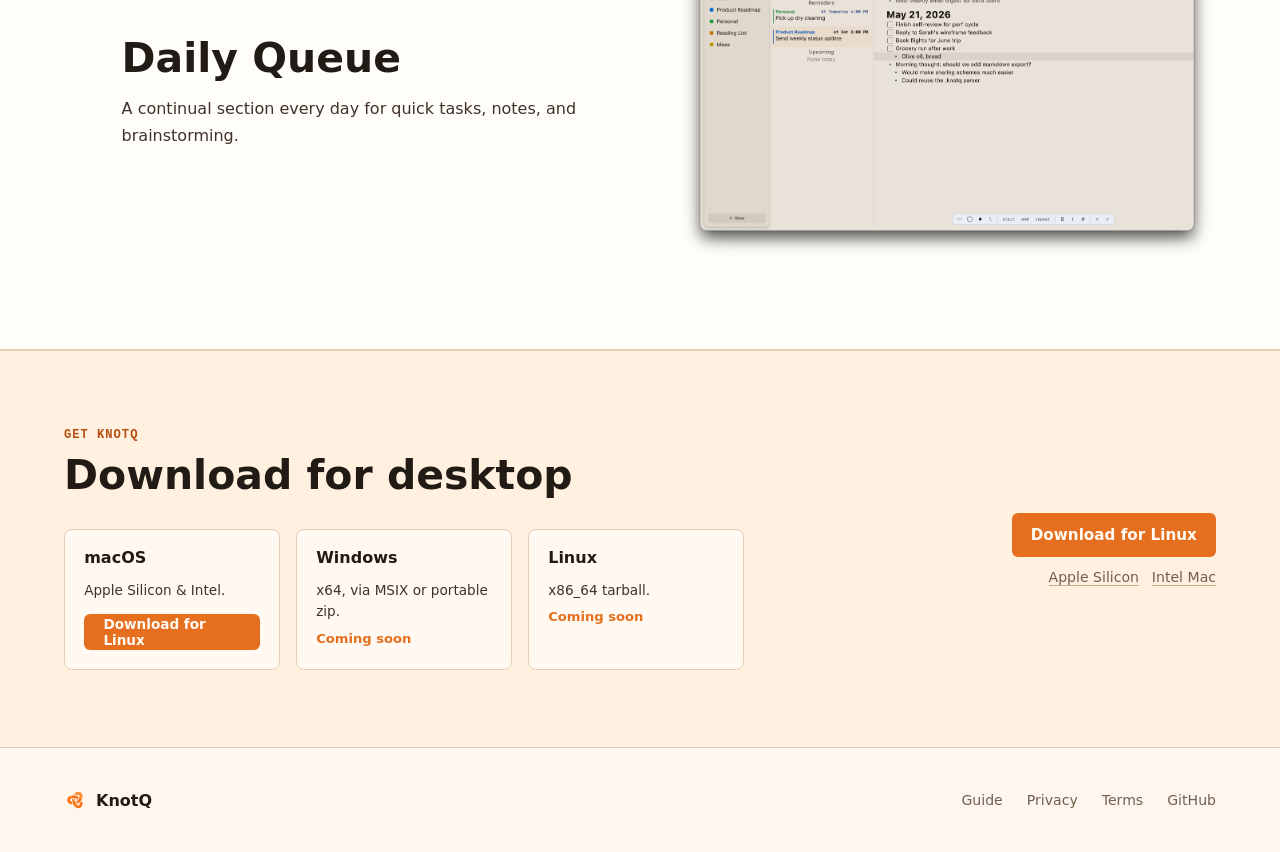
==== commit 4e2c64f3: "Add terms" ====
--- a/index.html
+++ b/index.html
@@ -128,6 +128,7 @@
     <nav class="footer-links">
       <a href="/guide.html">Guide</a>
       <a href="/privacy.html">Privacy</a>
+      <a href="/terms.html">Terms</a>
       <a href="https://github.com/knotq-app/knotq-app">GitHub</a>
     </nav>
   </footer>
--- a/css/site.css
+++ b/css/site.css
@@ -726,11 +726,9 @@
 /* Guide screenshot inline */
 .guide-screenshot {
   margin: 1.5rem 0;
-  border: 1px solid var(--line-strong);
   border-radius: 10px;
   overflow: hidden;
-  background: #171717;
-  box-shadow: var(--shadow-sm);
+  background: var(--bg);
 }
 
 .guide-screenshot img {
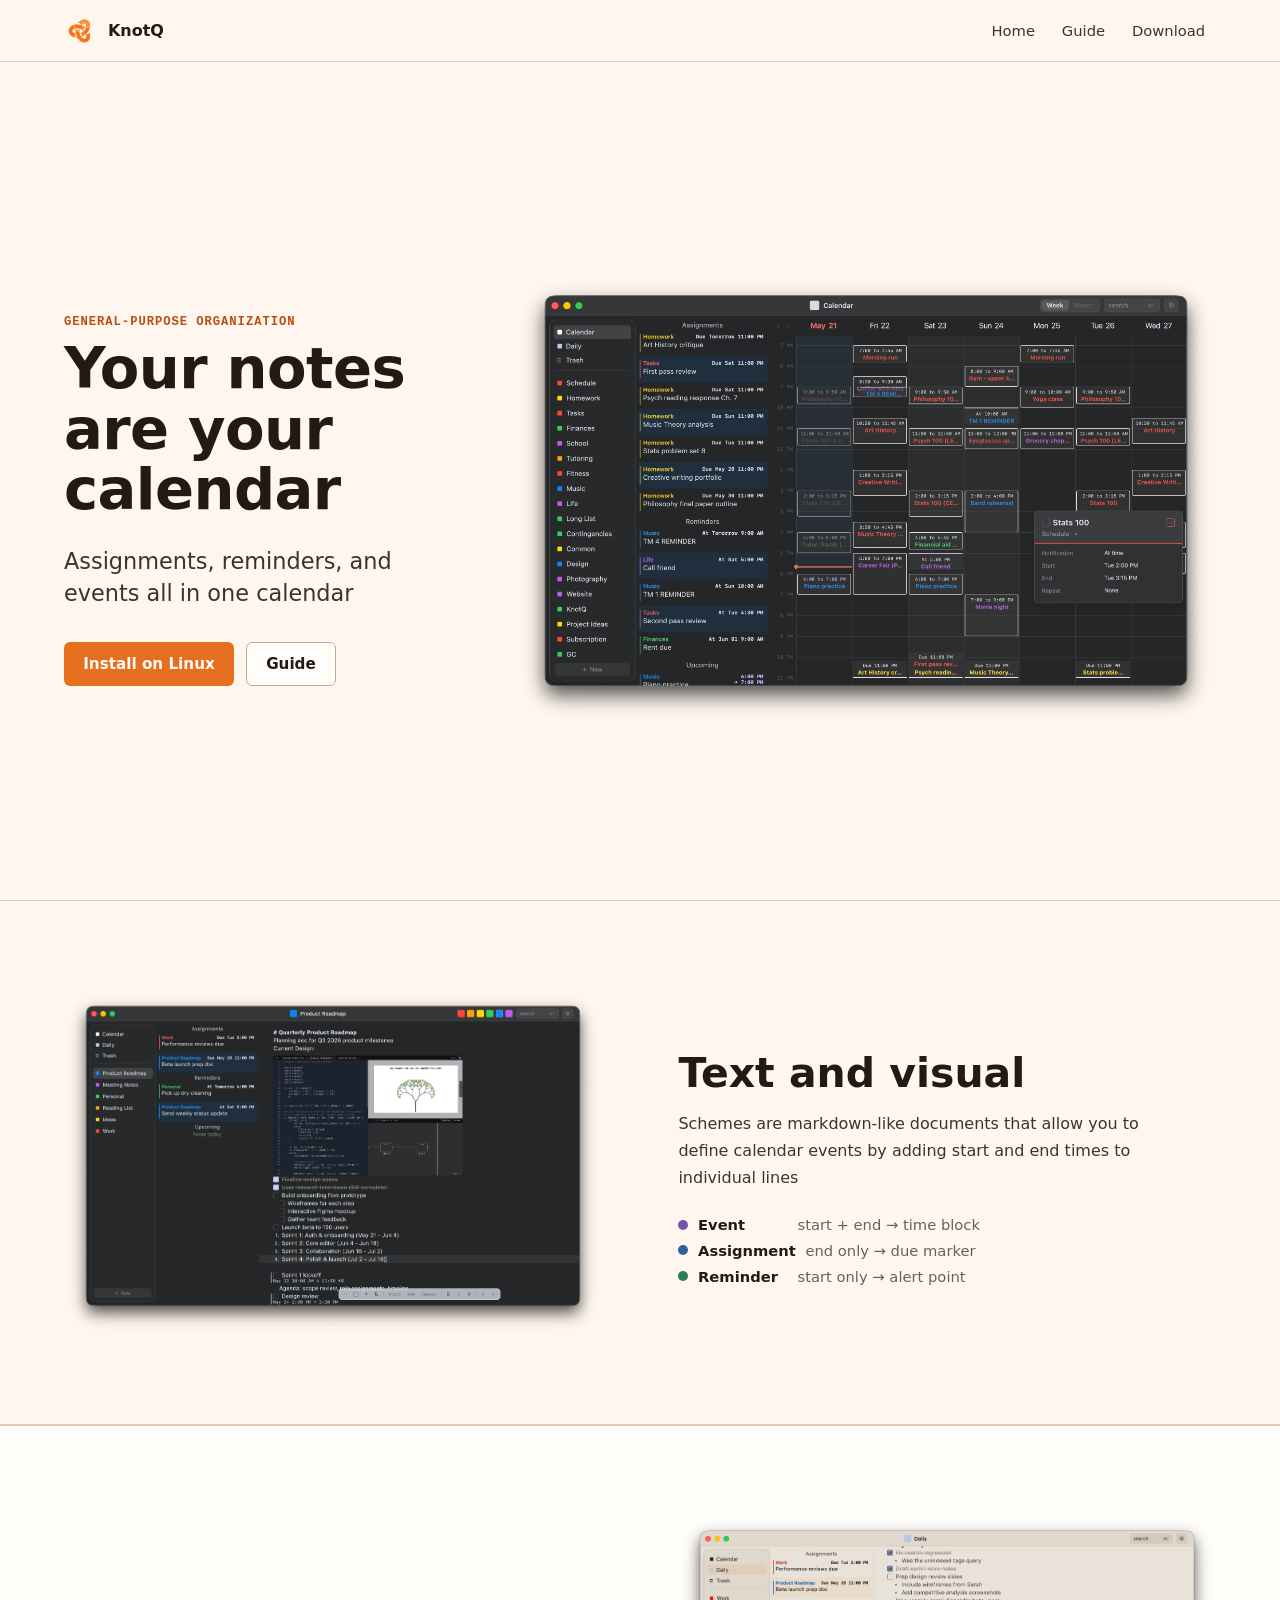
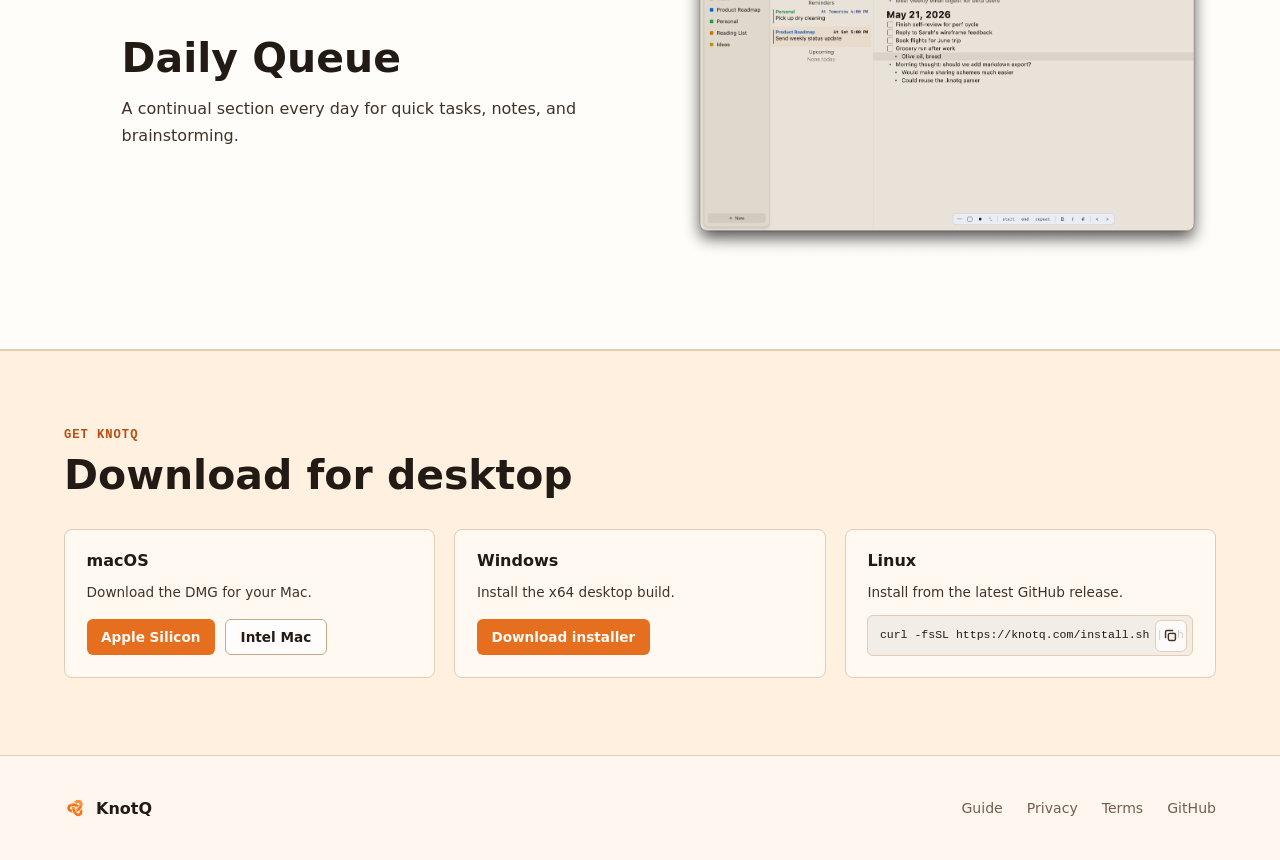
==== commit baaa7f8b: "change installer" ====
--- a/index.html
+++ b/index.html
@@ -4,20 +4,32 @@
   <meta charset="utf-8">
   <meta name="viewport" content="width=device-width, initial-scale=1">
   <meta name="description" content="KnotQ ties your notes and calendar into one place. Write in documents, schedule from any line, and keep everything connected.">
-  <meta name="robots" content="index,follow">
+  <meta name="robots" content="index,follow,max-image-preview:large">
+  <meta name="author" content="KnotQ">
+  <meta name="application-name" content="KnotQ">
+  <meta name="apple-mobile-web-app-title" content="KnotQ">
+  <meta name="theme-color" content="#111111">
+  <meta name="color-scheme" content="dark light">
   <title>KnotQ &mdash; Notes and calendar, together</title>
   <link rel="canonical" href="https://www.knotq.com/">
+  <meta property="og:locale" content="en_US">
   <meta property="og:site_name" content="KnotQ">
   <meta property="og:title" content="KnotQ &mdash; Notes and calendar, together">
   <meta property="og:description" content="Your notes are your calendar. Events, assignments, and reminders all in one place. Fully local.">
   <meta property="og:type" content="website">
   <meta property="og:url" content="https://www.knotq.com/">
   <meta property="og:image" content="https://www.knotq.com/img/knotq-calendar.png">
+  <meta property="og:image:type" content="image/png">
+  <meta property="og:image:width" content="2694">
+  <meta property="og:image:height" content="1724">
+  <meta property="og:image:alt" content="KnotQ weekly calendar showing events, assignments, and reminders.">
   <meta name="twitter:card" content="summary_large_image">
   <meta name="twitter:title" content="KnotQ &mdash; Notes and calendar, together">
   <meta name="twitter:description" content="Your notes are your calendar. Events, assignments, and reminders all in one place. Fully local.">
-  <link rel="icon" type="image/svg+xml" href="/img/knotq-logo.svg">
-  <link rel="apple-touch-icon" href="/img/knotq-icon.png">
+  <meta name="twitter:image" content="https://www.knotq.com/img/knotq-calendar.png">
+  <meta name="twitter:image:alt" content="KnotQ weekly calendar showing events, assignments, and reminders.">
+  <link rel="icon" type="image/svg+xml" href="/favicon.svg">
+  <link rel="apple-touch-icon" href="/apple-touch-icon.png">
   <link rel="stylesheet" href="/css/site.css">
 </head>
 <body>
@@ -45,7 +57,6 @@
           <a class="primary-action" href="https://github.com/knotq-app/knotq-app/releases" data-download-button>Download</a>
           <a class="secondary-action" href="/guide.html">Guide</a>
         </div>
-        <p class="download-status" data-download-status></p>
       </div>
       <figure class="product-shot">
         <img src="/img/knotq-calendar.png" alt="KnotQ calendar showing a packed week with classes, meetings, and due assignments.">
@@ -93,27 +104,35 @@
           <div class="platform-grid">
             <div class="platform-card">
               <h3>macOS</h3>
-              <p>Apple Silicon &amp; Intel.</p>
-              <a class="primary-action" href="https://github.com/knotq-app/knotq-app/releases" data-download-button style="margin-top:0.8rem;font-size:0.85rem;min-height:36px;">Download</a>
+              <p>Download the DMG for your Mac.</p>
+              <div class="platform-actions">
+                <a class="primary-action platform-download" href="https://github.com/knotq-app/knotq-app/releases" data-download-arm>Apple Silicon</a>
+                <a class="secondary-action platform-download" href="https://github.com/knotq-app/knotq-app/releases" data-download-intel>Intel Mac</a>
+              </div>
             </div>
             <div class="platform-card">
               <h3>Windows</h3>
-              <p>x64, via MSIX or portable zip.</p>
-              <span class="coming-soon">Coming soon</span>
+              <p>Install the x64 desktop build.</p>
+              <div class="platform-actions">
+                <a class="primary-action platform-download" href="https://github.com/knotq-app/knotq-app/releases" data-download-windows>Download installer</a>
+              </div>
             </div>
             <div class="platform-card">
               <h3>Linux</h3>
-              <p>x86_64 tarball.</p>
-              <span class="coming-soon">Coming soon</span>
+              <p>Install from the latest GitHub release.</p>
+              <div class="command-copy">
+                <pre class="install-command"><code id="linux-install-command">curl -fsSL https://knotq.com/install.sh | sh</code></pre>
+                <button class="copy-command" type="button" data-copy-command="#linux-install-command" aria-label="Copy Linux install command" title="Copy command">
+                  <svg class="copy-icon" viewBox="0 0 24 24" aria-hidden="true">
+                    <rect x="9" y="9" width="10" height="10" rx="2"></rect>
+                    <path d="M5 15V7a2 2 0 0 1 2-2h8"></path>
+                  </svg>
+                  <svg class="check-icon" viewBox="0 0 24 24" aria-hidden="true">
+                    <path d="m5 13 4 4L19 7"></path>
+                  </svg>
+                </button>
+              </div>
             </div>
-          </div>
-        </div>
-
-        <div class="download-actions">
-          <a class="primary-action" href="https://github.com/knotq-app/knotq-app/releases" data-download-button>Download latest</a>
-          <div class="download-links" aria-label="macOS downloads">
-            <a href="https://github.com/knotq-app/knotq-app/releases" data-download-arm aria-disabled="true">Apple Silicon</a>
-            <a href="https://github.com/knotq-app/knotq-app/releases" data-download-intel aria-disabled="true">Intel Mac</a>
           </div>
         </div>
       </div>
--- a/css/site.css
+++ b/css/site.css
@@ -215,13 +215,6 @@
   margin-top: 2rem;
 }
 
-.download-status {
-  margin-top: 0.74rem;
-  min-height: 1.3rem;
-  color: var(--muted);
-  font-size: 0.86rem;
-}
-
 .product-shot {
   overflow: hidden;
 }
@@ -409,10 +402,7 @@
 
 .download-inner {
   max-width: var(--max-w);
-  display: grid;
-  grid-template-columns: minmax(0, 1fr) auto;
-  gap: 2rem;
-  align-items: center;
+  margin: 0 auto;
 }
 
 .download-inner h2 { margin-top: 0.72rem; }
@@ -423,46 +413,15 @@
   line-height: 1.6;
 }
 
-.download-actions {
-  display: flex;
-  flex-direction: column;
-  align-items: flex-end;
-  gap: 0.72rem;
-}
-
-.download-links {
-  display: flex;
-  flex-wrap: wrap;
-  gap: 0.8rem;
-  justify-content: flex-end;
-  color: var(--text);
-  font-size: 0.88rem;
-}
-
-.download-links a {
-  border-bottom: 1px solid var(--line-strong);
-  transition: color 0.15s, border-color 0.15s;
-}
-
-.download-links a:hover {
-  color: var(--accent-dark);
-  border-color: var(--accent);
-}
-
-.download-links a[aria-disabled="true"] {
-  color: var(--muted);
-}
-
 .platform-grid {
   display: grid;
-  grid-template-columns: repeat(3, 1fr);
-  gap: 1rem;
+  grid-template-columns: repeat(3, minmax(0, 1fr));
+  gap: 1.2rem;
   margin-top: 2rem;
-  max-width: 680px;
 }
 
 .platform-card {
-  padding: 1.2rem;
+  padding: 1.35rem;
   border: 1px solid var(--line);
   border-radius: 8px;
   background: rgba(255,255,255,0.6);
@@ -479,12 +438,89 @@
   line-height: 1.5;
 }
 
-.platform-card .coming-soon {
-  display: inline-block;
-  margin-top: 0.5rem;
-  color: var(--accent);
-  font-size: 0.82rem;
-  font-weight: 600;
+.platform-actions {
+  display: flex;
+  flex-wrap: wrap;
+  gap: 0.65rem;
+  margin-top: 0.95rem;
+}
+
+.platform-download {
+  min-height: 36px;
+  padding-inline: 0.9rem;
+  font-size: 0.85rem;
+}
+
+.install-command {
+  display: block;
+  margin: 0;
+  padding: 0.68rem 2.7rem 0.68rem 0.72rem;
+  overflow-x: auto;
+  border: 1px solid var(--line);
+  border-radius: 6px;
+  background: rgba(34, 26, 20, 0.05);
+  color: var(--ink);
+  font-family: var(--mono);
+  font-size: 0.72rem;
+  line-height: 1.45;
+  white-space: nowrap;
+}
+
+.command-copy {
+  position: relative;
+  margin-top: 0.72rem;
+}
+
+.copy-command {
+  position: absolute;
+  top: 50%;
+  right: 0.42rem;
+  display: inline-flex;
+  align-items: center;
+  justify-content: center;
+  width: 32px;
+  height: 32px;
+  border: 1px solid var(--line);
+  border-radius: 6px;
+  background: rgba(255, 255, 255, 0.78);
+  color: var(--text);
+  cursor: pointer;
+  transform: translateY(-50%);
+  transition: background 0.15s, border-color 0.15s, color 0.15s;
+}
+
+.copy-command:hover,
+.copy-command:focus-visible {
+  border-color: var(--accent);
+  background: var(--paper);
+  color: var(--accent-dark);
+}
+
+.copy-command svg {
+  width: 17px;
+  height: 17px;
+  fill: none;
+  stroke: currentColor;
+  stroke-width: 2;
+  stroke-linecap: round;
+  stroke-linejoin: round;
+}
+
+.copy-command .check-icon {
+  display: none;
+}
+
+.copy-command.is-copied {
+  border-color: rgba(46, 127, 88, 0.45);
+  color: var(--green);
+}
+
+.copy-command.is-copied .copy-icon {
+  display: none;
+}
+
+.copy-command.is-copied .check-icon {
+  display: block;
 }
 
 /* ─── Footer ─── */
@@ -764,14 +800,6 @@
 
   .how-grid {
     grid-template-columns: 1fr;
-  }
-
-  .download-inner {
-    grid-template-columns: 1fr;
-  }
-
-  .download-actions {
-    align-items: flex-start;
   }
 
   .platform-grid {
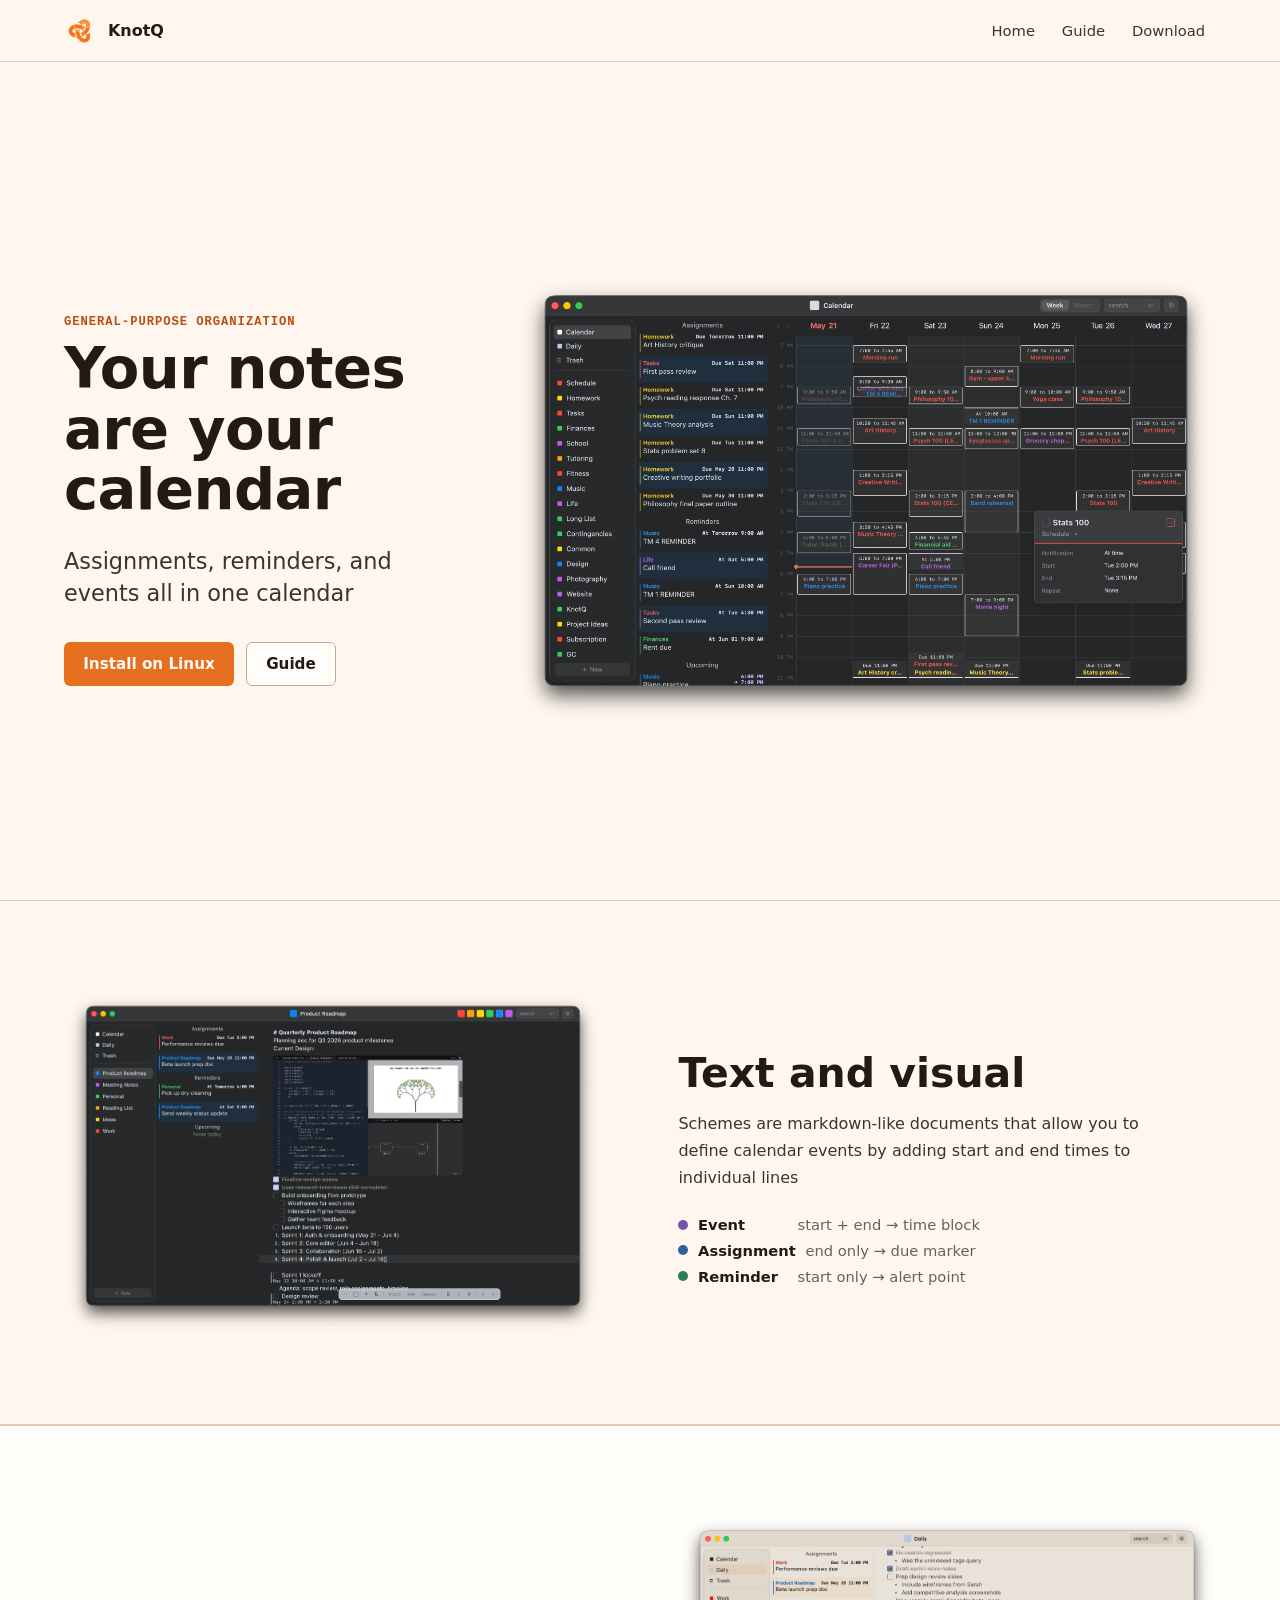
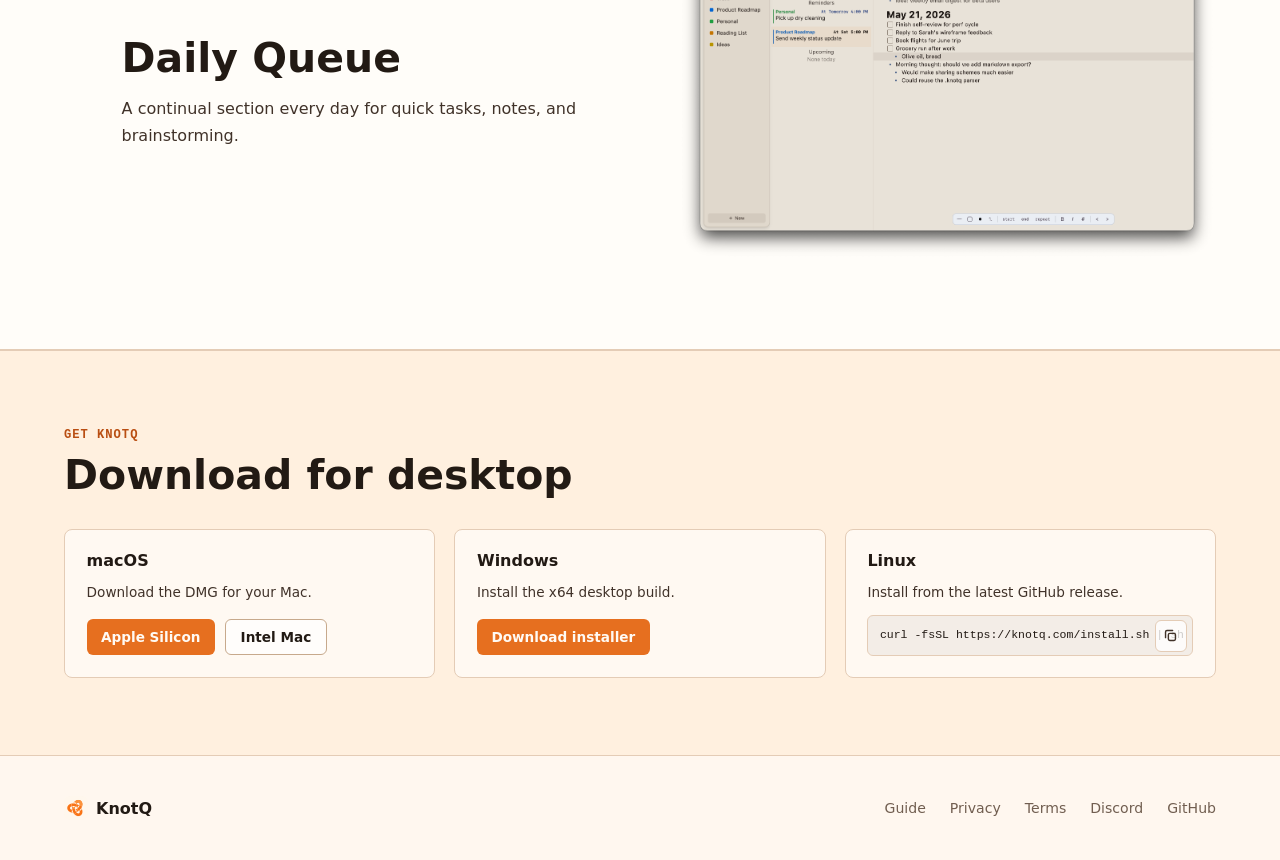
==== commit af97e9e2: "Add discord" ====
--- a/index.html
+++ b/index.html
@@ -148,6 +148,7 @@
       <a href="/guide.html">Guide</a>
       <a href="/privacy.html">Privacy</a>
       <a href="/terms.html">Terms</a>
+      <a href="https://discord.gg/zyeHB77scg">Discord</a>
       <a href="https://github.com/knotq-app/knotq-app">GitHub</a>
     </nav>
   </footer>
--- a/css/site.css
+++ b/css/site.css
@@ -550,6 +550,7 @@
 
 .footer-links {
   display: flex;
+  flex-wrap: wrap;
   gap: 1.5rem;
 }
 
